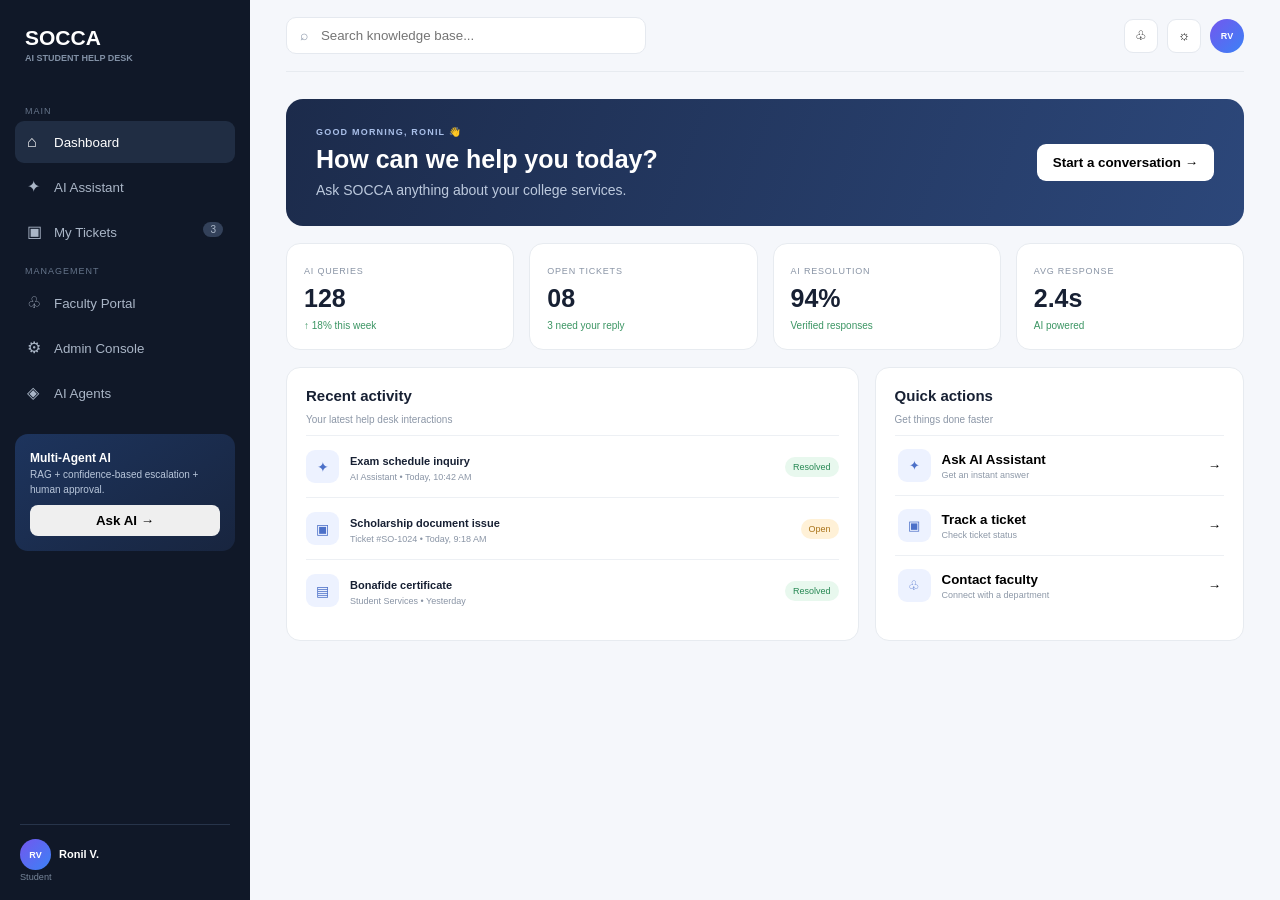
==== SOCCA-Preview.html @ 94c97b63 "Add files via upload" ====
<!doctype html><html><head><meta charset='utf-8'><meta name='viewport' content='width=device-width,initial-scale=1'><title>SOCCA — AI Student Help Desk</title><style>
*{box-sizing:border-box}body{margin:0;background:#f5f7fb;color:#172033;font:14px Inter,Arial,sans-serif}.app{display:flex;min-height:100vh}.side{width:250px;background:#101828;color:#fff;padding:22px 15px;position:fixed;inset:0 auto 0 0}.logo{font-size:21px;font-weight:800;padding:4px 10px 30px}.logo small{display:block;color:#8190a5;font-size:9px;margin-top:3px}.section{font-size:9px;color:#66758b;letter-spacing:1px;margin:13px 10px 5px}.nav{display:block;width:100%;border:0;background:transparent;color:#aab6c7;text-align:left;padding:12px;border-radius:9px;margin:2px 0;cursor:pointer}.nav.active,.nav:hover{background:#202d43;color:#fff}.nav span{display:inline-block;width:27px;font-size:16px}.nav i{float:right;background:#33415a;padding:2px 7px;border-radius:20px;font-style:normal;font-size:10px}.promo{margin-top:20px;background:linear-gradient(145deg,#1d345d,#18253f);padding:15px;border-radius:13px;color:#b9c7db;font-size:10px;line-height:1.5}.promo b{color:#fff;font-size:12px}.promo button{width:100%;margin-top:8px;padding:8px;border:0;border-radius:8px;font-weight:700}.user{position:absolute;bottom:18px;left:20px;right:20px;border-top:1px solid #27344a;padding-top:14px;font-size:11px}.avatar{display:inline-grid;place-items:center;width:31px;height:31px;border-radius:50%;background:linear-gradient(135deg,#7357ee,#3b82f6);margin-right:8px;font-size:9px;font-weight:bold}.user small{color:#77869a}.main{margin-left:250px;width:calc(100% - 250px);padding:0 36px 40px}header{height:72px;border-bottom:1px solid #e7ebf0;display:flex;align-items:center;justify-content:space-between;margin-bottom:27px}.search{background:white;border:1px solid #e5e9ef;border-radius:10px;padding:9px 13px;width:360px;color:#8995a7}.search input{border:0;outline:0;margin-left:7px;width:88%}.icons{display:flex;gap:9px;align-items:center}.icon{width:34px;height:34px;border:1px solid #e5e9ef;background:white;border-radius:9px}.mini{display:grid;place-items:center;width:34px;height:34px;border-radius:50%;background:linear-gradient(135deg,#7357ee,#3b82f6);color:white;font-size:9px;font-weight:bold}.page{display:none}.page.active{display:block}.hero{background:linear-gradient(110deg,#1c2b4b,#2c477a);color:#fff;border-radius:17px;padding:28px 30px;display:flex;align-items:center;justify-content:space-between}.eyebrow{font-size:9px;letter-spacing:1.2px;color:#8a96a8;font-weight:800}.hero .eyebrow{color:#a9bfe8}.hero h1{font-size:25px;margin:8px 0}.hero p{color:#bcc9dd;margin:0}.hero button,.primary{border:0;border-radius:9px;padding:11px 16px;background:#fff;font-weight:700;cursor:pointer}.stats{display:grid;grid-template-columns:repeat(4,1fr);gap:15px;margin:17px 0}.card,.stat{background:#fff;border:1px solid #e7ebf0;border-radius:14px}.stat{padding:17px}.stat small{font-size:9px;color:#8994a5;letter-spacing:.8px}.stat strong{display:block;font-size:25px;margin:7px 0 3px}.stat label{font-size:10px;color:#3b9563}.grid{display:grid;grid-template-columns:1.55fr 1fr;gap:16px}.card{padding:19px}.card h2{font-size:15px;margin:0}.muted{font-size:10px;color:#8c97a7}.row{display:flex;align-items:center;gap:11px;border-top:1px solid #edf0f4;padding:14px 0}.row:first-of-type{margin-top:8px}.row .grow{flex:1}.row b{font-size:11px}.row small{display:block;color:#8994a5;font-size:9px;margin-top:4px}.pill{font-size:9px;padding:5px 8px;border-radius:20px;background:#e8f8ee;color:#278854}.open{background:#fff1d7;color:#a97318}.quick button{display:flex;align-items:center;gap:11px;width:100%;padding:13px 3px;border:0;border-top:1px solid #edf0f4;background:white;text-align:left;cursor:pointer}.qicon{width:33px;height:33px;border-radius:9px;background:#edf2ff;display:grid;place-items:center;color:#4c70c8}.quick button div{flex:1}.quick small{display:block;color:#8d98a7;font-size:9px;margin-top:3px}.chat{display:grid;grid-template-columns:1fr 290px;gap:16px}.chatHead{display:flex;gap:11px;align-items:center;border-bottom:1px solid #edf0f4;padding-bottom:14px}.bot{width:40px;height:40px;border-radius:11px;background:linear-gradient(135deg,#7257ee,#4386f4);color:white;display:grid;place-items:center;font-size:18px}.chatHead h2{margin:0;font-size:15px}.chatHead small{color:#7d8999}.messages{height:390px;overflow:auto;padding:14px 2px}.bubble{max-width:76%;padding:12px 14px;border-radius:12px;margin:8px 0;line-height:1.5;font-size:11px}.botMsg{background:#f0f3f8}.userMsg{background:#24395f;color:#fff;margin-left:auto}.chips{display:flex;gap:7px;flex-wrap:wrap}.chips button{border:1px solid #dfe5ed;background:white;border-radius:8px;padding:7px 9px;font-size:9px}.compose{display:flex;gap:8px;margin-top:11px}.compose input{flex:1;border:1px solid #dfe5ed;border-radius:9px;padding:12px;outline:0}.compose button{border:0;background:#24395f;color:white;border-radius:9px;padding:0 16px;font-weight:700}.step{display:flex;gap:10px;padding:14px 0;border-bottom:1px solid #edf0f4}.step b,.step small{display:block}.step b{font-size:10px}.step small{font-size:9px;color:#8994a5;margin-top:3px}.circle{width:24px;height:24px;border-radius:50%;background:#eef1f5;display:grid;place-items:center;font-size:9px}.done{background:#e5f7eb;color:#28965a}.pageTitle{margin-bottom:20px}.pageTitle h1{font-size:25px;margin:5px 0}.pageTitle p{margin:0;color:#8994a5}.table{width:100%;border-collapse:collapse}.table th,.table td{text-align:left;padding:14px 8px;border-bottom:1px solid #edf0f4;font-size:10px}.table th{font-size:8px;color:#8994a5;letter-spacing:.7px}.table td small{display:block;color:#8b96a5;margin-top:3px}.agentGrid{display:grid;grid-template-columns:repeat(4,1fr);gap:15px}.agent{padding:18px;background:white;border:1px solid #e7ebf0;border-radius:14px}.agent .num{font-size:9px;color:#5977c7;background:#eef2ff;padding:5px 7px;border-radius:6px}.agent h3{font-size:13px;margin:15px 0 7px}.agent p{font-size:10px;color:#7e8999;line-height:1.5;min-height:30px}.agent b{font-size:9px;color:#2c965c}@media(max-width:950px){.stats,.agentGrid{grid-template-columns:1fr 1fr}.grid,.chat{grid-template-columns:1fr}}@media(max-width:650px){.side{display:none}.main{margin-left:0;width:100%;padding:0 16px}.stats,.agentGrid{grid-template-columns:1fr}.hero{display:block}.hero button{margin-top:18px}.search{width:220px}}
</style></head><body><div class='app'><aside class='side'><div class='logo'>SOCCA<small>AI STUDENT HELP DESK</small></div><div class='section'>MAIN</div><button class='nav active' onclick='page("dashboard",this)'><span>⌂</span>Dashboard</button><button class='nav' onclick='page("chat",this)'><span>✦</span>AI Assistant</button><button class='nav' onclick='page("tickets",this)'><span>▣</span>My Tickets <i>3</i></button><div class='section'>MANAGEMENT</div><button class='nav' onclick='page("faculty",this)'><span>♧</span>Faculty Portal</button><button class='nav' onclick='page("admin",this)'><span>⚙</span>Admin Console</button><button class='nav' onclick='page("agents",this)'><span>◈</span>AI Agents</button><div class='promo'><b>Multi-Agent AI</b><br>RAG + confidence-based escalation + human approval.<button onclick='page("chat",document.querySelectorAll(".nav")[1])'>Ask AI →</button></div><div class='user'><span class='avatar'>RV</span><b>Ronil V.</b><br><small>Student</small></div></aside><main class='main'><header><div class='search'>⌕ <input placeholder='Search knowledge base...'></div><div class='icons'><button class='icon'>♧</button><button class='icon'>☼</button><span class='mini'>RV</span></div></header>
<section id='dashboard' class='page active'><div class='hero'><div><div class='eyebrow'>GOOD MORNING, RONIL 👋</div><h1>How can we help you today?</h1><p>Ask SOCCA anything about your college services.</p></div><button onclick='page("chat",document.querySelectorAll(".nav")[1])'>Start a conversation →</button></div><div class='stats'><div class='stat'><small>AI QUERIES</small><strong>128</strong><label>↑ 18% this week</label></div><div class='stat'><small>OPEN TICKETS</small><strong>08</strong><label>3 need your reply</label></div><div class='stat'><small>AI RESOLUTION</small><strong>94%</strong><label>Verified responses</label></div><div class='stat'><small>AVG RESPONSE</small><strong>2.4s</strong><label>AI powered</label></div></div><div class='grid'><div class='card'><h2>Recent activity</h2><p class='muted'>Your latest help desk interactions</p><div class='row'><span class='qicon'>✦</span><div class='grow'><b>Exam schedule inquiry</b><small>AI Assistant • Today, 10:42 AM</small></div><span class='pill'>Resolved</span></div><div class='row'><span class='qicon'>▣</span><div class='grow'><b>Scholarship document issue</b><small>Ticket #SO-1024 • Today, 9:18 AM</small></div><span class='pill open'>Open</span></div><div class='row'><span class='qicon'>▤</span><div class='grow'><b>Bonafide certificate</b><small>Student Services • Yesterday</small></div><span class='pill'>Resolved</span></div></div><div class='card quick'><h2>Quick actions</h2><p class='muted'>Get things done faster</p><button onclick='page("chat",document.querySelectorAll(".nav")[1])'><span class='qicon'>✦</span><div><b>Ask AI Assistant</b><small>Get an instant answer</small></div>→</button><button onclick='page("tickets",document.querySelectorAll(".nav")[2])'><span class='qicon'>▣</span><div><b>Track a ticket</b><small>Check ticket status</small></div>→</button><button onclick='page("faculty",document.querySelectorAll(".nav")[3])'><span class='qicon'>♧</span><div><b>Contact faculty</b><small>Connect with a department</small></div>→</button></div></div></section>
<section id='chat' class='page'><div class='chat'><div class='card'><div class='chatHead'><div class='bot'>✦</div><div><h2>SOCCA Assistant</h2><small>🟢 Online • RAG knowledge base connected</small></div></div><div id='messages' class='messages'><div class='bubble botMsg'><b>SOCCA</b><br>Hi Ronil! 👋 Ask me about exams, fees, admissions, certificates, placements, library or other college services.</div></div><div class='chips'><button onclick="ask('When will Semester 7 examinations begin?')">📅 Exam dates</button><button onclick="ask('How can I apply for a bonafide certificate?')">📄 Certificate</button><button onclick="ask('What is the fee payment procedure?')">💳 Fees</button></div><div class='compose'><input id='q' placeholder='Ask your question...' onkeydown="if(event.key==='Enter')send()"><button onclick='send()'>Send ✦</button></div></div><div class='card'><h2>AI Processing</h2><p class='muted'>Live request pipeline</p><div class='step'><span class='circle done'>✓</span><div><b>Intent Recognition</b><small>Identify user intent</small></div></div><div class='step'><span class='circle done'>✓</span><div><b>Knowledge Retrieval</b><small>Search verified sources</small></div></div><div class='step'><span class='circle'>3</span><div><b>Decision Agent</b><small>Check confidence</small></div></div><div class='step'><span class='circle'>4</span><div><b>Ticket Escalation</b><small>Only when needed</small></div></div></div></div></section>
<section id='tickets' class='page'><div class='pageTitle'><div class='eyebrow'>SUPPORT</div><h1>My Tickets</h1><p>Track questions that need human assistance.</p></div><div class='card'><table class='table'><tr><th>TICKET</th><th>SUBJECT</th><th>DEPARTMENT</th><th>UPDATED</th><th>STATUS</th></tr><tr><td>#SO-1024</td><td><b>Scholarship document issue</b><small>Document verification</small></td><td>Student Services</td><td>Today</td><td><span class='pill open'>Open</span></td></tr><tr><td>#SO-1021</td><td><b>Exam form correction</b><small>Semester 7</small></td><td>Examination</td><td>Yesterday</td><td><span class='pill'>Faculty review</span></td></tr><tr><td>#SO-1017</td><td><b>Library renewal</b><small>Membership</small></td><td>Library</td><td>Sep 27</td><td><span class='pill'>Resolved</span></td></tr></table></div></section>
<section id='faculty' class='page'><div class='pageTitle'><div class='eyebrow'>FACULTY</div><h1>Faculty Portal</h1><p>Review escalated student queries.</p></div><div class='stats'><div class='stat'><small>PENDING</small><strong>08</strong></div><div class='stat'><small>RESOLVED TODAY</small><strong>17</strong></div><div class='stat'><small>AVG RESPONSE</small><strong>3.8h</strong></div></div><div class='card'><table class='table'><tr><th>TICKET</th><th>STUDENT QUERY</th><th>ROUTE</th><th>ACTION</th></tr><tr><td>#SO-1024</td><td>Scholarship document issue</td><td>Student Services</td><td><button class='primary'>Respond</button></td></tr><tr><td>#SO-1021</td><td>Exam form correction</td><td>Examination Cell</td><td><button class='primary'>Respond</button></td></tr></table></div></section>
<section id='admin' class='page'><div class='pageTitle'><div class='eyebrow'>ADMINISTRATION</div><h1>Admin Console</h1><p>Monitor AI, knowledge and system operations.</p></div><div class='stats'><div class='stat'><small>KNOWLEDGE ARTICLES</small><strong>342</strong><label>Verified</label></div><div class='stat'><small>AI CONFIDENCE</small><strong>94%</strong><label>Average</label></div><div class='stat'><small>SYSTEM HEALTH</small><strong>99.9%</strong><label>Operational</label></div></div></section>
<section id='agents' class='page'><div class='pageTitle'><div class='eyebrow'>MULTI-AGENT AI</div><h1>AI Agent Network</h1><p>Specialized agents collaborate to resolve student requests.</p></div><div class='agentGrid'>
<div class='agent'><span class='num'>01</span><h3>Intent Agent</h3><p>Understands what the student is asking.</p><b>● Active</b></div><div class='agent'><span class='num'>02</span><h3>Entity Agent</h3><p>Extracts semester, dates and departments.</p><b>● Active</b></div><div class='agent'><span class='num'>03</span><h3>Retrieval Agent</h3><p>Searches the verified knowledge base.</p><b>● Active</b></div><div class='agent'><span class='num'>04</span><h3>Decision Agent</h3><p>Checks confidence and chooses escalation.</p><b>● Active</b></div><div class='agent'><span class='num'>05</span><h3>Ticket Agent</h3><p>Creates and tracks unresolved queries.</p><b>● Active</b></div><div class='agent'><span class='num'>06</span><h3>Routing Agent</h3><p>Routes tickets to the right department.</p><b>● Active</b></div><div class='agent'><span class='num'>07</span><h3>Notification Agent</h3><p>Sends student and faculty notifications.</p><b>● Active</b></div><div class='agent'><span class='num'>08</span><h3>Learning Agent</h3><p>Uses verified faculty responses for KB updates.</p><b>● Human approval</b></div></div></section></main></div>
<script>function page(id,el){document.querySelectorAll('.page').forEach(x=>x.classList.remove('active'));document.getElementById(id).classList.add('active');document.querySelectorAll('.nav').forEach(x=>x.classList.remove('active'));if(el)el.classList.add('active')}function ask(x){document.getElementById('q').value=x;send()}function send(){let i=document.getElementById('q'),q=i.value.trim();if(!q)return;add(q,'userMsg');i.value='';setTimeout(()=>reply(q),350)}function add(t,c){let m=document.getElementById('messages'),d=document.createElement('div');d.className='bubble '+c;d.innerHTML=c==='userMsg'?t:'<b>SOCCA</b><br>'+t;m.appendChild(d);m.scrollTop=m.scrollHeight}function reply(q){let s=q.toLowerCase(),a,c;if(s.includes('exam')||s.includes('semester')){a='I found a matching verified topic. The Examination Agent would retrieve the official schedule and return the verified examination date.';c='96%'}else if(s.includes('fee')||s.includes('payment')){a='The Fees Agent would retrieve the current fee-payment procedure from the institutional knowledge base.';c='94%'}else if(s.includes('certificate')||s.includes('bonafide')){a='The Student Services Agent would guide you through the certificate request procedure. If no verified procedure exists, a ticket is created.';c='91%'}else{a='I could not confidently answer this from the verified knowledge base. The Ticket Agent would create a ticket and route it to the relevant department.';c='62%'}add(a+'<br><small style="color:#8994a5">Confidence: '+c+' • Intent → Retrieval → Decision</small>','botMsg')}</script></body></html>
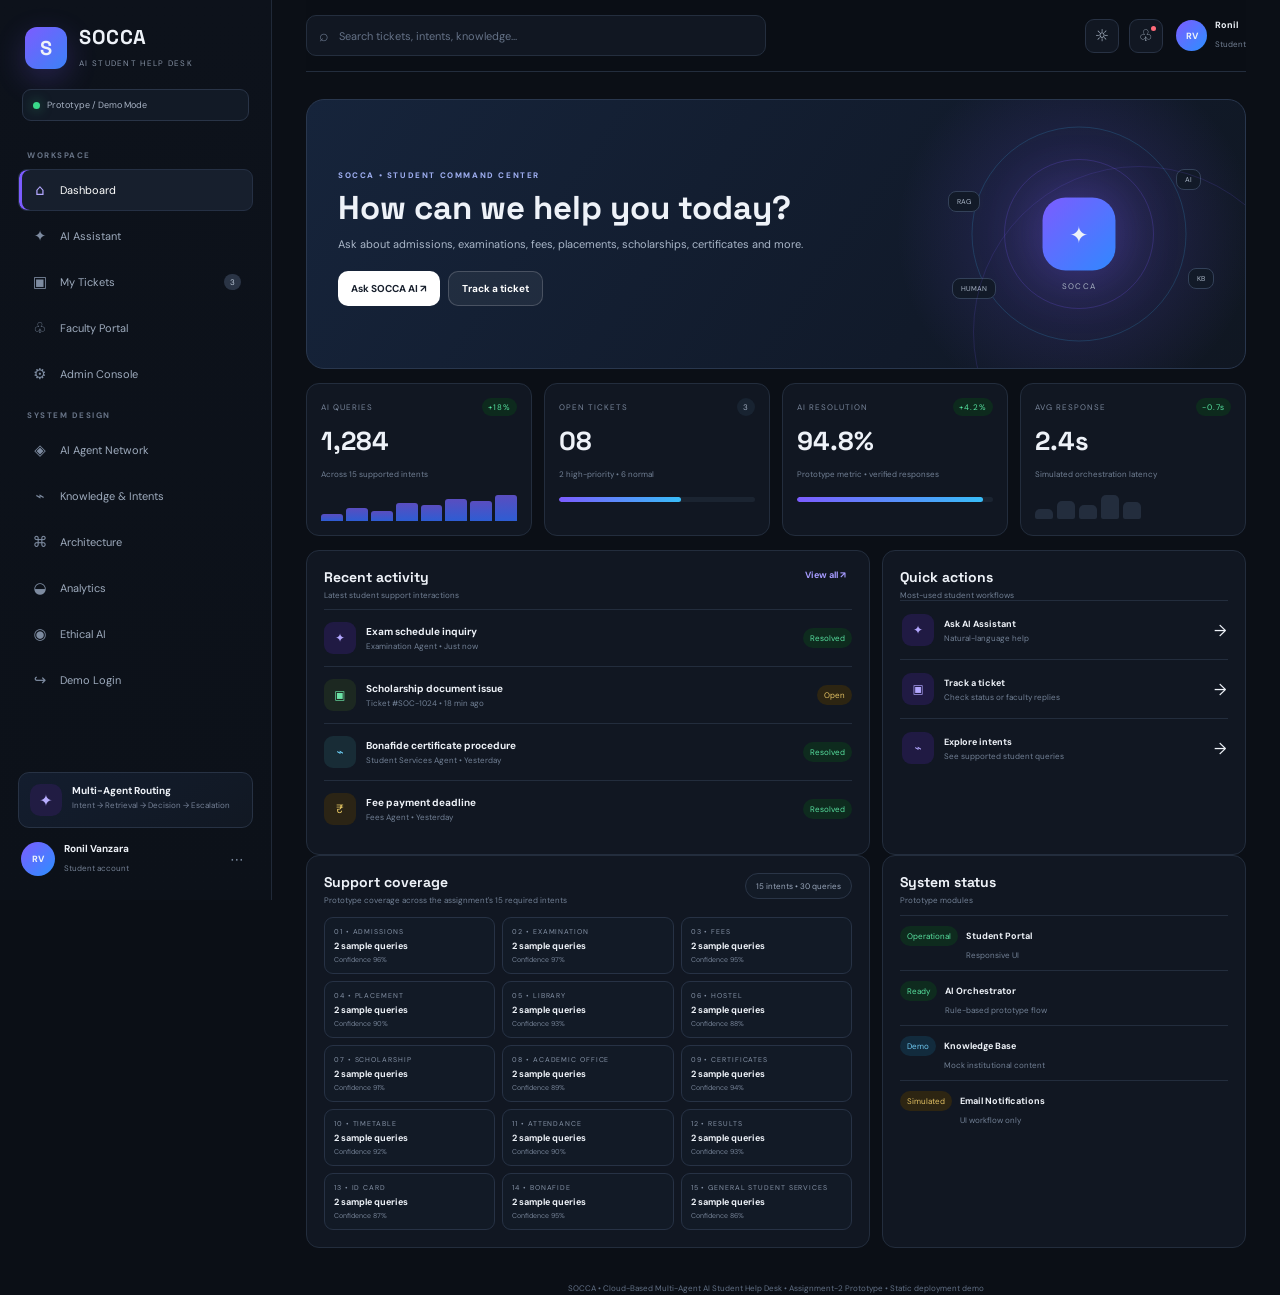
==== commit a730c3b3: "Add files via upload" ====
--- a/SOCCA-Preview.html
+++ b/SOCCA-Preview.html
@@ -1,11 +1 @@
-<!doctype html><html><head><meta charset='utf-8'><meta name='viewport' content='width=device-width,initial-scale=1'><title>SOCCA — AI Student Help Desk</title><style>
-*{box-sizing:border-box}body{margin:0;background:#f5f7fb;color:#172033;font:14px Inter,Arial,sans-serif}.app{display:flex;min-height:100vh}.side{width:250px;background:#101828;color:#fff;padding:22px 15px;position:fixed;inset:0 auto 0 0}.logo{font-size:21px;font-weight:800;padding:4px 10px 30px}.logo small{display:block;color:#8190a5;font-size:9px;margin-top:3px}.section{font-size:9px;color:#66758b;letter-spacing:1px;margin:13px 10px 5px}.nav{display:block;width:100%;border:0;background:transparent;color:#aab6c7;text-align:left;padding:12px;border-radius:9px;margin:2px 0;cursor:pointer}.nav.active,.nav:hover{background:#202d43;color:#fff}.nav span{display:inline-block;width:27px;font-size:16px}.nav i{float:right;background:#33415a;padding:2px 7px;border-radius:20px;font-style:normal;font-size:10px}.promo{margin-top:20px;background:linear-gradient(145deg,#1d345d,#18253f);padding:15px;border-radius:13px;color:#b9c7db;font-size:10px;line-height:1.5}.promo b{color:#fff;font-size:12px}.promo button{width:100%;margin-top:8px;padding:8px;border:0;border-radius:8px;font-weight:700}.user{position:absolute;bottom:18px;left:20px;right:20px;border-top:1px solid #27344a;padding-top:14px;font-size:11px}.avatar{display:inline-grid;place-items:center;width:31px;height:31px;border-radius:50%;background:linear-gradient(135deg,#7357ee,#3b82f6);margin-right:8px;font-size:9px;font-weight:bold}.user small{color:#77869a}.main{margin-left:250px;width:calc(100% - 250px);padding:0 36px 40px}header{height:72px;border-bottom:1px solid #e7ebf0;display:flex;align-items:center;justify-content:space-between;margin-bottom:27px}.search{background:white;border:1px solid #e5e9ef;border-radius:10px;padding:9px 13px;width:360px;color:#8995a7}.search input{border:0;outline:0;margin-left:7px;width:88%}.icons{display:flex;gap:9px;align-items:center}.icon{width:34px;height:34px;border:1px solid #e5e9ef;background:white;border-radius:9px}.mini{display:grid;place-items:center;width:34px;height:34px;border-radius:50%;background:linear-gradient(135deg,#7357ee,#3b82f6);color:white;font-size:9px;font-weight:bold}.page{display:none}.page.active{display:block}.hero{background:linear-gradient(110deg,#1c2b4b,#2c477a);color:#fff;border-radius:17px;padding:28px 30px;display:flex;align-items:center;justify-content:space-between}.eyebrow{font-size:9px;letter-spacing:1.2px;color:#8a96a8;font-weight:800}.hero .eyebrow{color:#a9bfe8}.hero h1{font-size:25px;margin:8px 0}.hero p{color:#bcc9dd;margin:0}.hero button,.primary{border:0;border-radius:9px;padding:11px 16px;background:#fff;font-weight:700;cursor:pointer}.stats{display:grid;grid-template-columns:repeat(4,1fr);gap:15px;margin:17px 0}.card,.stat{background:#fff;border:1px solid #e7ebf0;border-radius:14px}.stat{padding:17px}.stat small{font-size:9px;color:#8994a5;letter-spacing:.8px}.stat strong{display:block;font-size:25px;margin:7px 0 3px}.stat label{font-size:10px;color:#3b9563}.grid{display:grid;grid-template-columns:1.55fr 1fr;gap:16px}.card{padding:19px}.card h2{font-size:15px;margin:0}.muted{font-size:10px;color:#8c97a7}.row{display:flex;align-items:center;gap:11px;border-top:1px solid #edf0f4;padding:14px 0}.row:first-of-type{margin-top:8px}.row .grow{flex:1}.row b{font-size:11px}.row small{display:block;color:#8994a5;font-size:9px;margin-top:4px}.pill{font-size:9px;padding:5px 8px;border-radius:20px;background:#e8f8ee;color:#278854}.open{background:#fff1d7;color:#a97318}.quick button{display:flex;align-items:center;gap:11px;width:100%;padding:13px 3px;border:0;border-top:1px solid #edf0f4;background:white;text-align:left;cursor:pointer}.qicon{width:33px;height:33px;border-radius:9px;background:#edf2ff;display:grid;place-items:center;color:#4c70c8}.quick button div{flex:1}.quick small{display:block;color:#8d98a7;font-size:9px;margin-top:3px}.chat{display:grid;grid-template-columns:1fr 290px;gap:16px}.chatHead{display:flex;gap:11px;align-items:center;border-bottom:1px solid #edf0f4;padding-bottom:14px}.bot{width:40px;height:40px;border-radius:11px;background:linear-gradient(135deg,#7257ee,#4386f4);color:white;display:grid;place-items:center;font-size:18px}.chatHead h2{margin:0;font-size:15px}.chatHead small{color:#7d8999}.messages{height:390px;overflow:auto;padding:14px 2px}.bubble{max-width:76%;padding:12px 14px;border-radius:12px;margin:8px 0;line-height:1.5;font-size:11px}.botMsg{background:#f0f3f8}.userMsg{background:#24395f;color:#fff;margin-left:auto}.chips{display:flex;gap:7px;flex-wrap:wrap}.chips button{border:1px solid #dfe5ed;background:white;border-radius:8px;padding:7px 9px;font-size:9px}.compose{display:flex;gap:8px;margin-top:11px}.compose input{flex:1;border:1px solid #dfe5ed;border-radius:9px;padding:12px;outline:0}.compose button{border:0;background:#24395f;color:white;border-radius:9px;padding:0 16px;font-weight:700}.step{display:flex;gap:10px;padding:14px 0;border-bottom:1px solid #edf0f4}.step b,.step small{display:block}.step b{font-size:10px}.step small{font-size:9px;color:#8994a5;margin-top:3px}.circle{width:24px;height:24px;border-radius:50%;background:#eef1f5;display:grid;place-items:center;font-size:9px}.done{background:#e5f7eb;color:#28965a}.pageTitle{margin-bottom:20px}.pageTitle h1{font-size:25px;margin:5px 0}.pageTitle p{margin:0;color:#8994a5}.table{width:100%;border-collapse:collapse}.table th,.table td{text-align:left;padding:14px 8px;border-bottom:1px solid #edf0f4;font-size:10px}.table th{font-size:8px;color:#8994a5;letter-spacing:.7px}.table td small{display:block;color:#8b96a5;margin-top:3px}.agentGrid{display:grid;grid-template-columns:repeat(4,1fr);gap:15px}.agent{padding:18px;background:white;border:1px solid #e7ebf0;border-radius:14px}.agent .num{font-size:9px;color:#5977c7;background:#eef2ff;padding:5px 7px;border-radius:6px}.agent h3{font-size:13px;margin:15px 0 7px}.agent p{font-size:10px;color:#7e8999;line-height:1.5;min-height:30px}.agent b{font-size:9px;color:#2c965c}@media(max-width:950px){.stats,.agentGrid{grid-template-columns:1fr 1fr}.grid,.chat{grid-template-columns:1fr}}@media(max-width:650px){.side{display:none}.main{margin-left:0;width:100%;padding:0 16px}.stats,.agentGrid{grid-template-columns:1fr}.hero{display:block}.hero button{margin-top:18px}.search{width:220px}}
-</style></head><body><div class='app'><aside class='side'><div class='logo'>SOCCA<small>AI STUDENT HELP DESK</small></div><div class='section'>MAIN</div><button class='nav active' onclick='page("dashboard",this)'><span>⌂</span>Dashboard</button><button class='nav' onclick='page("chat",this)'><span>✦</span>AI Assistant</button><button class='nav' onclick='page("tickets",this)'><span>▣</span>My Tickets <i>3</i></button><div class='section'>MANAGEMENT</div><button class='nav' onclick='page("faculty",this)'><span>♧</span>Faculty Portal</button><button class='nav' onclick='page("admin",this)'><span>⚙</span>Admin Console</button><button class='nav' onclick='page("agents",this)'><span>◈</span>AI Agents</button><div class='promo'><b>Multi-Agent AI</b><br>RAG + confidence-based escalation + human approval.<button onclick='page("chat",document.querySelectorAll(".nav")[1])'>Ask AI →</button></div><div class='user'><span class='avatar'>RV</span><b>Ronil V.</b><br><small>Student</small></div></aside><main class='main'><header><div class='search'>⌕ <input placeholder='Search knowledge base...'></div><div class='icons'><button class='icon'>♧</button><button class='icon'>☼</button><span class='mini'>RV</span></div></header>
-<section id='dashboard' class='page active'><div class='hero'><div><div class='eyebrow'>GOOD MORNING, RONIL 👋</div><h1>How can we help you today?</h1><p>Ask SOCCA anything about your college services.</p></div><button onclick='page("chat",document.querySelectorAll(".nav")[1])'>Start a conversation →</button></div><div class='stats'><div class='stat'><small>AI QUERIES</small><strong>128</strong><label>↑ 18% this week</label></div><div class='stat'><small>OPEN TICKETS</small><strong>08</strong><label>3 need your reply</label></div><div class='stat'><small>AI RESOLUTION</small><strong>94%</strong><label>Verified responses</label></div><div class='stat'><small>AVG RESPONSE</small><strong>2.4s</strong><label>AI powered</label></div></div><div class='grid'><div class='card'><h2>Recent activity</h2><p class='muted'>Your latest help desk interactions</p><div class='row'><span class='qicon'>✦</span><div class='grow'><b>Exam schedule inquiry</b><small>AI Assistant • Today, 10:42 AM</small></div><span class='pill'>Resolved</span></div><div class='row'><span class='qicon'>▣</span><div class='grow'><b>Scholarship document issue</b><small>Ticket #SO-1024 • Today, 9:18 AM</small></div><span class='pill open'>Open</span></div><div class='row'><span class='qicon'>▤</span><div class='grow'><b>Bonafide certificate</b><small>Student Services • Yesterday</small></div><span class='pill'>Resolved</span></div></div><div class='card quick'><h2>Quick actions</h2><p class='muted'>Get things done faster</p><button onclick='page("chat",document.querySelectorAll(".nav")[1])'><span class='qicon'>✦</span><div><b>Ask AI Assistant</b><small>Get an instant answer</small></div>→</button><button onclick='page("tickets",document.querySelectorAll(".nav")[2])'><span class='qicon'>▣</span><div><b>Track a ticket</b><small>Check ticket status</small></div>→</button><button onclick='page("faculty",document.querySelectorAll(".nav")[3])'><span class='qicon'>♧</span><div><b>Contact faculty</b><small>Connect with a department</small></div>→</button></div></div></section>
-<section id='chat' class='page'><div class='chat'><div class='card'><div class='chatHead'><div class='bot'>✦</div><div><h2>SOCCA Assistant</h2><small>🟢 Online • RAG knowledge base connected</small></div></div><div id='messages' class='messages'><div class='bubble botMsg'><b>SOCCA</b><br>Hi Ronil! 👋 Ask me about exams, fees, admissions, certificates, placements, library or other college services.</div></div><div class='chips'><button onclick="ask('When will Semester 7 examinations begin?')">📅 Exam dates</button><button onclick="ask('How can I apply for a bonafide certificate?')">📄 Certificate</button><button onclick="ask('What is the fee payment procedure?')">💳 Fees</button></div><div class='compose'><input id='q' placeholder='Ask your question...' onkeydown="if(event.key==='Enter')send()"><button onclick='send()'>Send ✦</button></div></div><div class='card'><h2>AI Processing</h2><p class='muted'>Live request pipeline</p><div class='step'><span class='circle done'>✓</span><div><b>Intent Recognition</b><small>Identify user intent</small></div></div><div class='step'><span class='circle done'>✓</span><div><b>Knowledge Retrieval</b><small>Search verified sources</small></div></div><div class='step'><span class='circle'>3</span><div><b>Decision Agent</b><small>Check confidence</small></div></div><div class='step'><span class='circle'>4</span><div><b>Ticket Escalation</b><small>Only when needed</small></div></div></div></div></section>
-<section id='tickets' class='page'><div class='pageTitle'><div class='eyebrow'>SUPPORT</div><h1>My Tickets</h1><p>Track questions that need human assistance.</p></div><div class='card'><table class='table'><tr><th>TICKET</th><th>SUBJECT</th><th>DEPARTMENT</th><th>UPDATED</th><th>STATUS</th></tr><tr><td>#SO-1024</td><td><b>Scholarship document issue</b><small>Document verification</small></td><td>Student Services</td><td>Today</td><td><span class='pill open'>Open</span></td></tr><tr><td>#SO-1021</td><td><b>Exam form correction</b><small>Semester 7</small></td><td>Examination</td><td>Yesterday</td><td><span class='pill'>Faculty review</span></td></tr><tr><td>#SO-1017</td><td><b>Library renewal</b><small>Membership</small></td><td>Library</td><td>Sep 27</td><td><span class='pill'>Resolved</span></td></tr></table></div></section>
-<section id='faculty' class='page'><div class='pageTitle'><div class='eyebrow'>FACULTY</div><h1>Faculty Portal</h1><p>Review escalated student queries.</p></div><div class='stats'><div class='stat'><small>PENDING</small><strong>08</strong></div><div class='stat'><small>RESOLVED TODAY</small><strong>17</strong></div><div class='stat'><small>AVG RESPONSE</small><strong>3.8h</strong></div></div><div class='card'><table class='table'><tr><th>TICKET</th><th>STUDENT QUERY</th><th>ROUTE</th><th>ACTION</th></tr><tr><td>#SO-1024</td><td>Scholarship document issue</td><td>Student Services</td><td><button class='primary'>Respond</button></td></tr><tr><td>#SO-1021</td><td>Exam form correction</td><td>Examination Cell</td><td><button class='primary'>Respond</button></td></tr></table></div></section>
-<section id='admin' class='page'><div class='pageTitle'><div class='eyebrow'>ADMINISTRATION</div><h1>Admin Console</h1><p>Monitor AI, knowledge and system operations.</p></div><div class='stats'><div class='stat'><small>KNOWLEDGE ARTICLES</small><strong>342</strong><label>Verified</label></div><div class='stat'><small>AI CONFIDENCE</small><strong>94%</strong><label>Average</label></div><div class='stat'><small>SYSTEM HEALTH</small><strong>99.9%</strong><label>Operational</label></div></div></section>
-<section id='agents' class='page'><div class='pageTitle'><div class='eyebrow'>MULTI-AGENT AI</div><h1>AI Agent Network</h1><p>Specialized agents collaborate to resolve student requests.</p></div><div class='agentGrid'>
-<div class='agent'><span class='num'>01</span><h3>Intent Agent</h3><p>Understands what the student is asking.</p><b>● Active</b></div><div class='agent'><span class='num'>02</span><h3>Entity Agent</h3><p>Extracts semester, dates and departments.</p><b>● Active</b></div><div class='agent'><span class='num'>03</span><h3>Retrieval Agent</h3><p>Searches the verified knowledge base.</p><b>● Active</b></div><div class='agent'><span class='num'>04</span><h3>Decision Agent</h3><p>Checks confidence and chooses escalation.</p><b>● Active</b></div><div class='agent'><span class='num'>05</span><h3>Ticket Agent</h3><p>Creates and tracks unresolved queries.</p><b>● Active</b></div><div class='agent'><span class='num'>06</span><h3>Routing Agent</h3><p>Routes tickets to the right department.</p><b>● Active</b></div><div class='agent'><span class='num'>07</span><h3>Notification Agent</h3><p>Sends student and faculty notifications.</p><b>● Active</b></div><div class='agent'><span class='num'>08</span><h3>Learning Agent</h3><p>Uses verified faculty responses for KB updates.</p><b>● Human approval</b></div></div></section></main></div>
-<script>function page(id,el){document.querySelectorAll('.page').forEach(x=>x.classList.remove('active'));document.getElementById(id).classList.add('active');document.querySelectorAll('.nav').forEach(x=>x.classList.remove('active'));if(el)el.classList.add('active')}function ask(x){document.getElementById('q').value=x;send()}function send(){let i=document.getElementById('q'),q=i.value.trim();if(!q)return;add(q,'userMsg');i.value='';setTimeout(()=>reply(q),350)}function add(t,c){let m=document.getElementById('messages'),d=document.createElement('div');d.className='bubble '+c;d.innerHTML=c==='userMsg'?t:'<b>SOCCA</b><br>'+t;m.appendChild(d);m.scrollTop=m.scrollHeight}function reply(q){let s=q.toLowerCase(),a,c;if(s.includes('exam')||s.includes('semester')){a='I found a matching verified topic. The Examination Agent would retrieve the official schedule and return the verified examination date.';c='96%'}else if(s.includes('fee')||s.includes('payment')){a='The Fees Agent would retrieve the current fee-payment procedure from the institutional knowledge base.';c='94%'}else if(s.includes('certificate')||s.includes('bonafide')){a='The Student Services Agent would guide you through the certificate request procedure. If no verified procedure exists, a ticket is created.';c='91%'}else{a='I could not confidently answer this from the verified knowledge base. The Ticket Agent would create a ticket and route it to the relevant department.';c='62%'}add(a+'<br><small style="color:#8994a5">Confidence: '+c+' • Intent → Retrieval → Decision</small>','botMsg')}</script></body></html>
+<!doctype html><html><head><meta charset="utf-8"><meta name="viewport" content="width=device-width,initial-scale=1"><meta http-equiv="refresh" content="0; url=index.html"><title>SOCCA Preview</title></head><body><p>Opening SOCCA V2…</p></body></html>
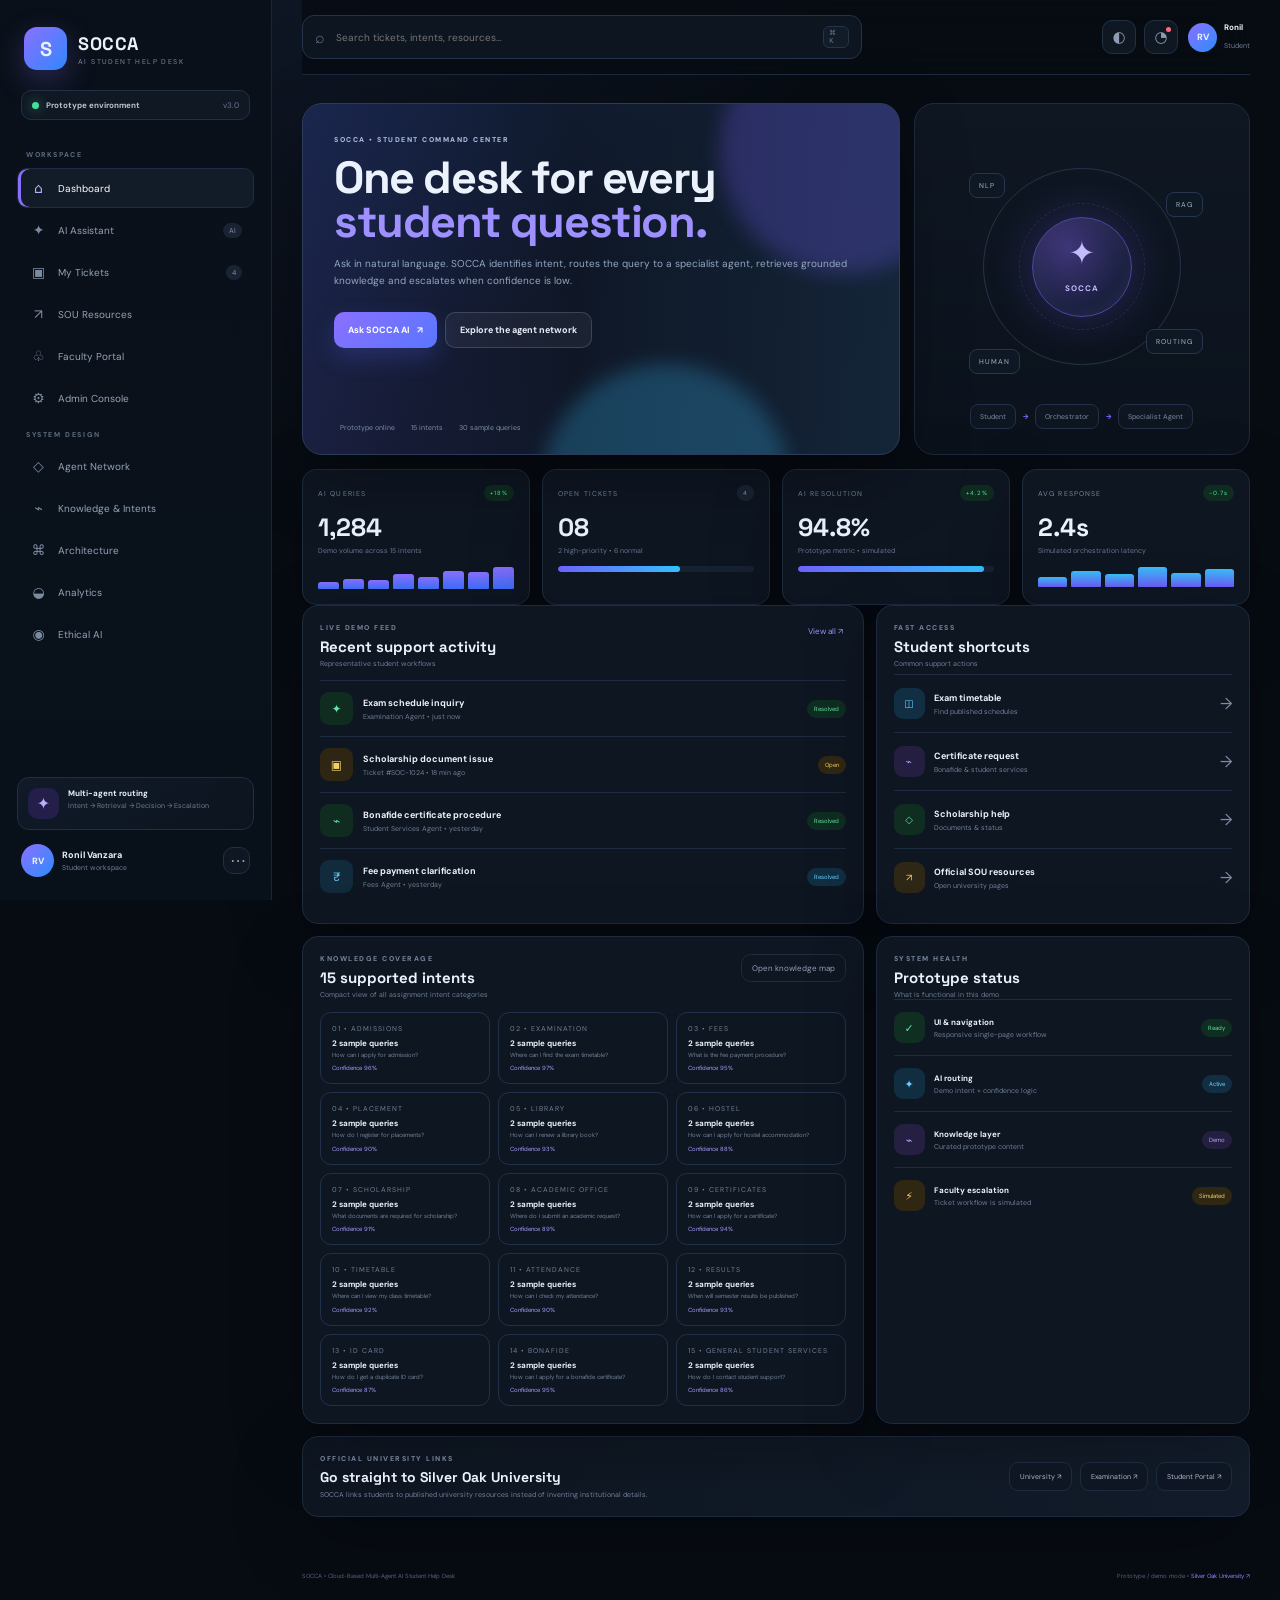
==== commit 943c198e: "Add files via upload" ====
--- a/SOCCA-Preview.html
+++ b/SOCCA-Preview.html
@@ -1 +1,187 @@
-<!doctype html><html><head><meta charset="utf-8"><meta name="viewport" content="width=device-width,initial-scale=1"><meta http-equiv="refresh" content="0; url=index.html"><title>SOCCA Preview</title></head><body><p>Opening SOCCA V2…</p></body></html>+<!doctype html>
+<html lang="en">
+<head>
+<meta charset="utf-8">
+<meta name="viewport" content="width=device-width,initial-scale=1,viewport-fit=cover">
+<meta name="theme-color" content="#08111f">
+<meta name="description" content="SOCCA — Cloud-Based Multi-Agent AI Student Help Desk prototype for Silver Oak College of Computer Application.">
+<title>SOCCA — AI Student Help Desk</title>
+<link rel="preconnect" href="https://fonts.googleapis.com">
+<link rel="preconnect" href="https://fonts.gstatic.com" crossorigin>
+<link href="https://fonts.googleapis.com/css2?family=DM+Sans:wght@400;500;600;700&family=Space+Grotesk:wght@500;600;700&display=swap" rel="stylesheet">
+<style>
+:root{--bg:#070c13;--panel:#0e1622;--panel2:#121c2a;--line:#1e2b3e;--text:#ecf2fb;--muted:#8190a7;--muted2:#5f6e84;--accent:#8b70ff;--accent2:#38bdf8;--green:#45df99;--amber:#f4c95d;--red:#ff6b7d;--shadow:0 22px 70px rgba(0,0,0,.28);--radius:16px;--max:1540px}
+*{box-sizing:border-box}html{scroll-behavior:smooth}body{margin:0;background:radial-gradient(circle at 15% -10%,rgba(70,95,160,.16),transparent 32%),var(--bg);color:var(--text);font-family:'DM Sans',system-ui,-apple-system,sans-serif}body.light{--bg:#eef3f9;--panel:#fff;--panel2:#f6f8fc;--line:#dfe6ef;--text:#152131;--muted:#6f7e91;--muted2:#8c9aae;--shadow:0 18px 46px rgba(48,68,96,.10);background:var(--bg)}
+button,input,textarea,select{font:inherit}button,a{cursor:pointer}a{text-decoration:none;color:inherit}.hidden{display:none!important}.app{min-height:100vh}.sidebar{position:fixed;z-index:30;left:0;top:0;bottom:0;width:272px;padding:23px 17px;background:linear-gradient(180deg,#0a1019,#09111b 65%,#08101a);border-right:1px solid #18253a;display:flex;flex-direction:column}.brand-row{display:flex;align-items:center;gap:11px;padding:4px 7px 20px}.brand-mark{width:43px;height:43px;border-radius:13px;background:linear-gradient(135deg,#8b70ff,#3187ff);display:grid;place-items:center;box-shadow:0 10px 30px rgba(139,112,255,.26)}.brand-mark span{font:700 20px 'Space Grotesk'}.brand-name{font:700 18px 'Space Grotesk';letter-spacing:.5px}.brand-sub{font-size:7px;color:#7c899d;letter-spacing:1.4px;margin-top:2px}.env-pill{display:flex;align-items:center;gap:7px;margin:0 4px 18px;padding:9px 10px;border:1px solid #213047;background:#101824;border-radius:10px;font-size:8px;color:#93a1b5}.env-pill b{font-size:8px;color:#b9c4d4}.env-pill>span:last-child{margin-left:auto;color:#69778d}.pulse,.dot{display:inline-block;border-radius:999px}.pulse{width:7px;height:7px;background:var(--green);box-shadow:0 0 12px rgba(69,223,153,.65)}.side-label{font-size:7px;color:#5d6d84;letter-spacing:1.6px;font-weight:700;margin:12px 9px 7px}.nav-btn{width:100%;border:1px solid transparent;background:transparent;color:#94a3b7;display:flex;align-items:center;gap:10px;text-align:left;padding:10px 11px;border-radius:10px;margin:2px 0;font-size:10px}.nav-btn i{width:19px;text-align:center;font-style:normal;font-size:14px;color:#7c8aa0}.nav-btn em{margin-left:auto;font-style:normal;font-size:7px;padding:3px 6px;border-radius:999px;background:#192333;color:#8391a6}.nav-btn:hover,.nav-btn.active{background:#121b28;color:#fff;border-color:#1f2d42}.nav-btn.active{box-shadow:inset 3px 0 0 var(--accent)}.nav-btn.active i{color:#b8adff}.sidebar-bottom{margin-top:auto}.routing-mini{display:flex;gap:9px;padding:10px;border:1px solid #202f44;background:linear-gradient(145deg,#101a28,#0c141f);border-radius:12px}.routing-orb{width:31px;height:31px;display:grid;place-items:center;border-radius:10px;background:#241f4a;color:#bcaeff}.routing-mini b{display:block;font-size:8px}.routing-mini small{display:block;margin-top:3px;color:#6e7e94;font-size:7px;line-height:1.4}.profile-mini{display:flex;align-items:center;gap:8px;padding:14px 4px 0}.profile-mini b{display:block;font-size:9px}.profile-mini small{display:block;margin-top:2px;color:#708097;font-size:7px}.avatar{width:33px;height:33px;border-radius:50%;display:grid;place-items:center;background:linear-gradient(135deg,#8b70ff,#2c8dff);font-size:9px;font-weight:800}.avatar.small{width:29px;height:29px}.mini-ghost,.icon-btn{border:1px solid #223044;background:#0f1723;color:#8e9bb0;border-radius:10px}.mini-ghost{margin-left:auto;width:27px;height:27px}.main{margin-left:272px;min-height:100vh;max-width:calc(100vw - 272px);padding:0 30px 30px}.topbar{height:75px;display:flex;align-items:center;gap:15px;position:sticky;top:0;z-index:20;background:rgba(7,12,19,.86);border-bottom:1px solid #1c293c;backdrop-filter:blur(16px)}body.light .topbar{background:rgba(238,243,249,.86);border-color:var(--line)}.global-search{width:min(560px,62vw);display:flex;align-items:center;gap:9px;border:1px solid #25334a;background:#0d1520;padding:10px 12px;border-radius:12px;color:#65748a}.global-search input{width:100%;border:0;outline:0;background:transparent;color:var(--text);font-size:10px}.global-search kbd{border:1px solid #26344a;background:#121b28;border-radius:6px;padding:2px 5px;color:#66758b;font-size:7px}.top-actions{margin-left:auto;display:flex;align-items:center;gap:8px}.icon-btn{width:34px;height:34px;font-size:15px;position:relative}.notif-dot{position:absolute;right:6px;top:6px;width:5px;height:5px;border-radius:50%;background:var(--red)}.desktop-profile{display:flex;align-items:center;gap:7px;margin-left:2px}.desktop-profile b{font-size:8px;display:block}.desktop-profile small{font-size:7px;color:#728096}.mobile-only{display:none}.pages{max-width:var(--max);margin:0 auto}.page{display:none;padding:28px 0}.page.active{display:block}.eyebrow,.panel-kicker{font-size:7px;letter-spacing:1.5px;font-weight:800;color:#74849b}.eyebrow.light{color:#b1c5e4}.page-title{display:flex;align-items:flex-start;justify-content:space-between;gap:20px;margin-bottom:20px}.page-title h1{font:700 30px 'Space Grotesk';margin:7px 0 6px;letter-spacing:-.7px}.page-title p{margin:0;color:var(--muted);font-size:10px;line-height:1.55;max-width:760px}.state-chip,.chip-btn{display:inline-flex;align-items:center;gap:7px;padding:8px 10px;border-radius:999px;border:1px solid var(--line);background:var(--panel2);font-size:8px;color:#93a0b4;white-space:nowrap}.chip-btn{border-radius:10px;background:transparent}.state-chip .dot{width:6px;height:6px}.dot.green{background:var(--green)}.dot.amber{background:var(--amber)}.dot.blue{background:var(--accent2)}.hero-grid{display:grid;grid-template-columns:1.28fr .72fr;gap:14px}.hero-card{position:relative;overflow:hidden;min-height:352px;padding:31px;border:1px solid #2c3b57;border-radius:20px;background:linear-gradient(135deg,#10203a 0%,#0f1727 46%,#111827 100%);box-shadow:var(--shadow)}.hero-card:after{content:'';position:absolute;inset:0;background:linear-gradient(90deg,rgba(118,90,255,.10),transparent 45%,rgba(56,189,248,.08));pointer-events:none}.hero-glow{position:absolute;width:250px;height:250px;border-radius:50%;filter:blur(10px);opacity:.25}.hero-glow.g1{right:-70px;top:-80px;background:#7c5cff}.hero-glow.g2{left:40%;bottom:-160px;background:#38bdf8}.hero-card h1{position:relative;z-index:1;margin:12px 0 11px;font:700 45px/.98 'Space Grotesk';letter-spacing:-1.4px}.hero-card h1 span{color:#9e90ff}.hero-card p{position:relative;z-index:1;max-width:700px;color:#94a7c0;font-size:10px;line-height:1.7}.hero-actions{position:relative;z-index:1;display:flex;gap:8px;margin-top:23px}.btn{border:0;border-radius:10px;padding:11px 14px;font-weight:700;font-size:9px;display:inline-flex;align-items:center;justify-content:center;gap:7px}.btn.primary{background:linear-gradient(135deg,#8b70ff,#5976ff);color:#fff;box-shadow:0 10px 24px rgba(91,102,255,.23)}.btn.secondary{border:1px solid var(--line);background:var(--panel2);color:var(--text)}.light-btn{background:#fff;color:#101522}.glass-btn{background:rgba(255,255,255,.05);border:1px solid rgba(255,255,255,.15);color:#e8effa}.hero-meta{position:absolute;left:31px;bottom:22px;display:flex;gap:16px;color:#7e8fa7;font-size:7px;z-index:1}.hero-meta span{display:flex;align-items:center;gap:6px}.hero-orchestration{border:1px solid var(--line);border-radius:20px;background:linear-gradient(180deg,#0f1723,#0b121c);padding:18px;display:flex;flex-direction:column;justify-content:center;align-items:center}.orbit-card{width:min(92%,390px);aspect-ratio:1/1;position:relative;display:grid;place-items:center}.orbit-ring{position:absolute;border:1px solid #25334a;border-radius:50%;inset:14%}.ring-b{inset:27%;border-style:dashed;opacity:.7}.orbit-core{position:relative;z-index:2;width:100px;height:100px;border-radius:50%;display:grid;place-items:center;background:radial-gradient(circle at 35% 30%,#3f3679,#1a2040 65%);border:1px solid #5146a7;box-shadow:0 0 45px rgba(124,92,255,.28),inset 0 0 28px rgba(255,255,255,.04);font-size:32px;color:#c4bbff}.orbit-core small{font:700 8px 'DM Sans';letter-spacing:1px;margin-top:-28px;color:#c4bbff}.orbit-node{position:absolute;padding:7px 9px;border:1px solid #26364f;background:#0e1824;border-radius:8px;color:#a5b4c8;font-size:7px;letter-spacing:.9px}.n-a{top:16%;left:9%}.n-b{top:23%;right:6%}.n-c{bottom:18%;right:6%}.n-d{bottom:11%;left:9%}.mini-flow{margin-top:0;display:flex;align-items:center;gap:7px;font-size:7px;color:#7e8ca2}.mini-flow span{padding:7px 9px;border:1px solid #223149;border-radius:8px;background:#0e1621}.mini-flow b{color:#7b69ff}.metric-grid{display:grid;grid-template-columns:repeat(4,1fr);gap:12px;margin-top:14px}.metric-card,.mini-stat{border:1px solid var(--line);background:var(--panel);border-radius:14px;box-shadow:var(--shadow);padding:15px}.metric-label{font-size:7px;color:#75849a;letter-spacing:1.1px;display:flex;align-items:center;justify-content:space-between}.trend{padding:4px 6px;border-radius:999px;font-size:6px}.trend.positive{color:#56e4a2;background:#0f2c20}.trend.neutral{color:#94a4ba;background:#1a2433}.metric-card strong{display:block;font:700 25px 'Space Grotesk';margin:10px 0 3px}.metric-card p{margin:0;color:#67768b;font-size:7px}.sparkline{display:flex;gap:4px;align-items:flex-end;height:24px;margin-top:10px}.sparkline i{display:block;flex:1;background:linear-gradient(180deg,#8b70ff,#3f70ff);border-radius:3px 3px 1px 1px}.meter{height:6px;background:#172233;border-radius:999px;overflow:hidden;margin-top:11px}.meter span{height:100%;display:block;border-radius:999px;background:linear-gradient(90deg,#6f63ff,#35c2ff)}.latency-bars{display:flex;gap:4px;height:23px;align-items:flex-end;margin-top:9px}.latency-bars i{display:block;flex:1;border-radius:3px 3px 1px 1px;background:linear-gradient(180deg,#38bdf8,#6c5df7)}.latency-bars i:nth-child(1){height:45%}.latency-bars i:nth-child(2){height:70%}.latency-bars i:nth-child(3){height:55%}.latency-bars i:nth-child(4){height:88%}.latency-bars i:nth-child(5){height:62%}.latency-bars i:nth-child(6){height:78%}.section-grid{display:grid;gap:12px}.two-col{grid-template-columns:1.32fr .88fr}.lower{margin-top:12px}.panel{border:1px solid var(--line);background:var(--panel);border-radius:16px;padding:17px;box-shadow:var(--shadow)}.panel-head{display:flex;align-items:flex-start;justify-content:space-between;gap:12px}.panel-head h2{margin:5px 0 3px;font:700 15px 'Space Grotesk'}.panel-head p{margin:0;color:#6f7f94;font-size:7px}.text-btn{border:0;background:transparent;color:#9f93ff;font-size:8px;padding:3px}.activity-list{margin-top:12px}.activity-item{display:flex;align-items:center;gap:10px;padding:11px 0;border-top:1px solid var(--line)}.activity-icon{width:33px;height:33px;border-radius:9px;display:grid;place-items:center;font-size:12px;flex:0 0 auto}.activity-icon.violet{background:#211c42;color:#b8a8ff}.activity-icon.green{background:#102c21;color:#5fe6a4}.activity-icon.blue{background:#112b3c;color:#64d2ff}.activity-icon.amber{background:#2e2613;color:#f1cf68}.activity-item .main-info{flex:1}.activity-item b{display:block;font-size:9px}.activity-item small{display:block;margin-top:3px;font-size:7px;color:#6f7d92}.status-badge{font-size:6px;padding:5px 7px;border-radius:999px;white-space:nowrap}.status-badge.green{background:#0f2d20;color:#5fe6a4}.status-badge.blue{background:#112e43;color:#6bd1ff}.status-badge.violet{background:#241e40;color:#b6a7ff}.status-badge.amber{background:#302713;color:#f2cf65}.shortcut{width:100%;display:flex;align-items:center;gap:9px;border:0;border-top:1px solid var(--line);background:transparent;color:var(--text);padding:13px 0;text-align:left}.shortcut:first-of-type{margin-top:6px}.shortcut-icon{width:31px;height:31px;border-radius:9px;display:grid;place-items:center;font-size:10px}.shortcut-icon.blue{background:#112e42;color:#69d1ff}.shortcut-icon.violet{background:#241e40;color:#b7a8ff}.shortcut-icon.green{background:#102d22;color:#60e0a2}.shortcut-icon.amber{background:#2f2715;color:#eac964}.shortcut span:nth-child(2){flex:1}.shortcut b{display:block;font-size:9px}.shortcut small{display:block;margin-top:3px;color:#718098;font-size:7px}.shortcut em{font-style:normal;color:#7f8ba0}.coverage-grid{display:grid;grid-template-columns:repeat(3,1fr);gap:8px;margin-top:13px}.coverage-item{border:1px solid #223149;background:#0d1621;border-radius:11px;padding:11px;min-width:0}.coverage-index{font-size:7px;color:#708096;letter-spacing:1px}.coverage-name{font-size:8px;font-weight:700;margin:5px 0 3px}.coverage-q{font-size:6px;color:#718096;line-height:1.4}.coverage-conf{font-size:6px;color:#a99cff;margin-top:5px}.health-row{display:grid;grid-template-columns:31px 1fr auto;align-items:center;gap:9px;border-top:1px solid var(--line);padding:12px 0}.health-icon{width:31px;height:31px;border-radius:9px;display:grid;place-items:center;font-size:11px}.health-icon.green{background:#102e22;color:#62e3a4}.health-icon.blue{background:#102e40;color:#63d0ff}.health-icon.violet{background:#251f41;color:#b8a8ff}.health-icon.amber{background:#302713;color:#f1cf68}.health-row b{display:block;font-size:8px}.health-row small{display:block;color:#707f95;font-size:7px;margin-top:3px}.official-strip{margin-top:12px;display:flex;align-items:center;justify-content:space-between;gap:20px;background:linear-gradient(90deg,var(--panel),var(--panel2))}.official-strip h2{margin:5px 0 4px;font:700 14px 'Space Grotesk'}.official-strip p{margin:0;color:#748197;font-size:7px}.official-actions{display:flex;gap:8px;flex-wrap:wrap}.official-link{padding:9px 10px;border:1px solid var(--line);background:#0d1622;border-radius:9px;font-size:7px;color:#acbad0}.assistant-grid{display:grid;grid-template-columns:1.22fr .78fr;gap:13px}.chat-panel{display:flex;flex-direction:column;min-height:650px}.chat-head{display:flex;align-items:center;gap:9px;padding-bottom:12px;border-bottom:1px solid var(--line)}.bot-avatar{width:34px;height:34px;display:grid;place-items:center;border-radius:11px;background:linear-gradient(135deg,#8b70ff,#4775ff);box-shadow:0 8px 20px rgba(91,99,255,.25)}.chat-head b{font-size:9px}.chat-head small{display:block;margin-top:3px;font-size:7px;color:#738197}.chat-head .text-btn{margin-left:auto}.messages{padding:15px 2px;flex:1;overflow:auto;display:flex;flex-direction:column;gap:9px;min-height:390px}.bubble{max-width:82%;padding:10px 11px;border-radius:12px;font-size:9px;line-height:1.5;border:1px solid var(--line)}.bubble.user{align-self:flex-end;background:#1e2140;border-color:#403c73}.bubble.ai{align-self:flex-start;background:#0d1722}.bubble .meta{margin-top:6px;color:#697990;font-size:6px}.suggestion-row{display:flex;flex-wrap:wrap;gap:6px;border-top:1px solid var(--line);padding:10px 0}.suggestion-pill{border:1px solid var(--line);background:#0d1621;color:#91a0b5;border-radius:999px;padding:7px 9px;font-size:6px}.composer{display:flex;gap:7px;padding-top:8px}.composer textarea{flex:1;resize:none;border:1px solid #26364d;background:#0b141f;color:var(--text);outline:0;border-radius:11px;padding:11px;font-size:9px;min-height:46px}.send-btn{width:82px;border:0;border-radius:11px;background:linear-gradient(135deg,#8b70ff,#4b78ff);color:#fff;font-weight:700;font-size:8px}.composer-note{margin-top:7px;color:#5f6f86;font-size:6px;line-height:1.5}.trace-panel{display:flex;flex-direction:column}.pipeline{display:grid;gap:7px;margin-top:12px}.pipe-step{display:grid;grid-template-columns:28px 1fr;column-gap:8px;align-items:center;padding:10px;border:1px solid var(--line);background:#0c1520;border-radius:10px;transition:.2s}.pipe-step span{grid-row:span 2;width:25px;height:25px;display:grid;place-items:center;border-radius:8px;background:#162237;color:#73839a;font-size:7px}.pipe-step b{font-size:8px}.pipe-step small{font-size:6px;color:#6e7d93;margin-top:2px}.pipe-step.active{border-color:#5145a2;background:#17162b}.pipe-step.active span{background:#2b2554;color:#b7aaff}.result-card{margin-top:auto;padding:12px;border:1px solid #29384f;background:#0d1622;border-radius:11px;min-height:145px}.result-empty{color:#65748a;font-size:8px;line-height:1.5}.result-card h3{font:700 12px 'Space Grotesk';margin:7px 0}.result-grid{display:grid;grid-template-columns:1fr 1fr;gap:7px;margin-top:9px}.result-item{border:1px solid var(--line);padding:8px;border-radius:8px;background:#0a131e}.result-item span{display:block;color:#66758c;font-size:6px;letter-spacing:1px}.result-item b{display:block;margin-top:4px;font-size:7px;line-height:1.3}.mini-stat-grid{display:grid;grid-template-columns:repeat(4,1fr);gap:10px;margin-bottom:12px}.mini-stat span{font-size:7px;color:#6f7f95}.mini-stat b{display:block;margin-top:5px;font:700 21px 'Space Grotesk'}.table-panel{overflow:hidden}.table-tools{display:flex;align-items:center;justify-content:space-between;gap:10px;margin-bottom:11px}.tabs{display:flex;gap:4px}.tabs button{border:1px solid transparent;background:transparent;color:#7d8ba0;border-radius:8px;padding:7px 9px;font-size:7px}.tabs button.active{background:#19152d;color:#b7a8ff;border-color:#3b3272}.table-search{display:flex;align-items:center;gap:7px;border:1px solid var(--line);background:#0d1621;padding:8px 10px;border-radius:9px;width:245px;color:#69798f}.table-search.compact{width:210px}.table-search input{width:100%;border:0;outline:0;background:transparent;color:var(--text);font-size:7px}.table-scroll{overflow:auto}.table-scroll table{width:100%;border-collapse:collapse;min-width:760px}.table-scroll th,.table-scroll td{text-align:left;border-top:1px solid var(--line);padding:11px 7px;font-size:7px;vertical-align:middle}.table-scroll th{color:#64748a;font-weight:700;font-size:6px;letter-spacing:1px;text-transform:uppercase}.table-scroll td b{font-size:7px}.table-scroll td small{display:block;color:#68778c;font-size:6px;margin-top:3px;line-height:1.35}.priority{font-size:6px;padding:4px 6px;border-radius:999px}.priority.high{background:#3a2026;color:#ff9daa}.priority.medium{background:#302a17;color:#f2d36b}.priority.low{background:#143025;color:#66e0a4}.row-action{border:1px solid var(--line);background:transparent;color:#9e91ff;border-radius:7px;padding:5px 7px;font-size:6px}.resource-grid{display:grid;grid-template-columns:repeat(3,1fr);gap:12px}.resource-card{border:1px solid var(--line);background:var(--panel);border-radius:16px;padding:16px;min-height:205px;display:flex;flex-direction:column;box-shadow:var(--shadow)}.resource-card.featured{background:linear-gradient(145deg,#111d2d,#0f1723);border-color:#2b3e5c}.resource-top{display:flex;justify-content:space-between;align-items:center}.resource-icon{width:34px;height:34px;display:grid;place-items:center;border-radius:10px;font-size:11px}.resource-icon.blue{background:#112d41;color:#62d0ff}.resource-icon.violet{background:#252041;color:#baaaff}.resource-icon.green{background:#102d22;color:#61e5a3}.resource-icon.amber{background:#302714;color:#efd069}.source-tag{font-size:6px;color:#718199;padding:5px 7px;border:1px solid var(--line);border-radius:999px}.resource-card h3{font:700 13px 'Space Grotesk';margin:13px 0 7px}.resource-card p{color:#738196;font-size:8px;line-height:1.5;margin:0}.resource-card a{margin-top:auto;padding-top:15px;color:#a99cff;font-size:7px}.policy-step{display:flex;gap:9px;border-top:1px solid var(--line);padding:12px 0}.policy-step span{width:25px;height:25px;display:grid;place-items:center;background:#182338;border-radius:8px;color:#8e9db1;font-size:7px}.policy-step b{display:block;font-size:8px}.policy-step small{display:block;margin-top:3px;color:#718097;font-size:7px;line-height:1.4}.queue-health{display:grid;grid-template-columns:repeat(3,1fr);gap:7px;margin-top:12px}.queue-health div{padding:10px;border:1px solid var(--line);background:#0c1521;border-radius:10px}.queue-health b{display:block;font:700 19px 'Space Grotesk'}.queue-health span{display:block;margin-top:4px;color:#708097;font-size:6px}.progress-list{margin-top:13px}.progress-list label{display:flex;justify-content:space-between;color:#738197;font-size:7px;margin:10px 0 5px}.progress-list b{color:#9d91ff}.admin-grid{display:grid;grid-template-columns:repeat(4,1fr);gap:11px}.admin-card{border:1px solid var(--line);background:var(--panel);border-radius:15px;padding:15px;box-shadow:var(--shadow)}.admin-icon{width:34px;height:34px;display:grid;place-items:center;border-radius:10px;margin-bottom:10px}.admin-icon.violet{background:#251f41;color:#bbaaff}.admin-icon.blue{background:#112d41;color:#63d1ff}.admin-icon.green{background:#102e22;color:#62e1a2}.admin-icon.amber{background:#302713;color:#efd16c}.admin-card>b{display:block;font-size:8px}.admin-card strong{display:block;font:700 24px 'Space Grotesk';margin:8px 0 2px}.admin-card small{display:block;color:#6d7c91;font-size:6px}.admin-card button{border:0;background:transparent;color:#9d91ff;font-size:7px;padding:10px 0 0}.approval-list{margin-top:8px}.approval-item{display:flex;align-items:center;justify-content:space-between;gap:12px;padding:11px 0;border-top:1px solid var(--line)}.approval-item b{display:block;font-size:8px}.approval-item small{display:block;margin-top:3px;color:#6f7e93;font-size:6px}.approval-actions{display:flex;gap:5px}.mini-btn{border:1px solid var(--line);background:#0c1520;color:#a3b0c1;border-radius:7px;padding:6px 8px;font-size:6px}.mini-btn.approve{color:#61e4a2}.agent-map{position:relative;height:410px;border:1px solid var(--line);background:radial-gradient(circle at 50% 50%,rgba(126,93,255,.12),transparent 27%),#0c141f;border-radius:18px;overflow:hidden;margin-bottom:13px}.agent-map:before,.agent-map:after{content:'';position:absolute;inset:50% 16% auto;height:1px;background:linear-gradient(90deg,transparent,#374968,transparent);opacity:.75}.agent-map:after{inset:16% auto 16% 50%;width:1px;height:auto}.map-center{position:absolute;left:50%;top:50%;transform:translate(-50%,-50%);width:170px;text-align:center;z-index:3}.core-pulse{width:88px;height:88px;border-radius:50%;display:grid;place-items:center;margin:0 auto 11px;background:radial-gradient(circle,#342d73,#161d3c);border:1px solid #5d50b5;color:#c2b6ff;font-size:29px;box-shadow:0 0 40px rgba(120,91,255,.27)}.map-center b{display:block;font:700 12px 'Space Grotesk'}.map-center small{display:block;margin-top:4px;color:#708097;font-size:7px}.map-branch{position:absolute;padding:9px 11px;border:1px solid #273750;background:#0f1925;border-radius:9px;color:#aab8c9;font-size:7px}.branch-top{left:50%;top:34px;transform:translateX(-50%)}.branch-bottom{left:50%;bottom:34px;transform:translateX(-50%)}.branch-left{left:35px;top:50%;transform:translateY(-50%)}.branch-right{right:35px;top:50%;transform:translateY(-50%)}.agent-grid{display:grid;grid-template-columns:repeat(4,1fr);gap:10px}.agent-card{border:1px solid var(--line);background:var(--panel);border-radius:13px;padding:14px;min-height:160px}.agent-card .agent-num{font-size:6px;color:#736be1;letter-spacing:1px}.agent-card h3{font:700 11px 'Space Grotesk';margin:9px 0 5px}.agent-card p{font-size:7px;color:#718096;line-height:1.45;min-height:48px}.agent-card footer{display:flex;justify-content:space-between;gap:6px;padding-top:9px;border-top:1px solid var(--line);font-size:6px;color:#6d7c92}.agent-card footer b{color:#61e4a2}.title-actions{display:flex;align-items:center;gap:7px}.arch-panel{padding:22px}.arch-flow{display:grid;grid-template-columns:1fr 45px 1.2fr 45px 1fr;align-items:center}.arch-node{border:1px solid #27384f;background:#0d1722;border-radius:12px;padding:15px;min-height:98px}.arch-node span{display:block;color:#7e8ca1;font-size:6px;letter-spacing:1px}.arch-node b{display:block;font:700 12px 'Space Grotesk';margin-top:7px}.arch-node small{display:block;color:#708098;font-size:7px;margin-top:4px;line-height:1.4}.arch-node.orchestrator{background:linear-gradient(145deg,#221c3f,#14192a);border-color:#4f438f}.arch-arrow{text-align:center;color:#7366e8;font-size:21px}.arch-down{text-align:center;color:#7366e8;font-size:20px;padding:10px 0}.arch-row{display:grid;grid-template-columns:repeat(3,1fr);gap:9px}.cloud-map{margin-top:16px;padding:16px;border:1px solid var(--line);background:#0b141f;border-radius:14px}.cloud-title{font:700 11px 'Space Grotesk';margin-bottom:10px}.aws-grid{display:grid;grid-template-columns:repeat(3,1fr);gap:8px}.aws-grid div{padding:10px;border:1px solid var(--line);border-radius:10px;background:#0e1722}.aws-grid b{display:block;font-size:8px}.aws-grid span{display:block;color:#6f7e94;font-size:6px;margin-top:3px}.arch-note{display:block;margin-top:10px;color:#637289;font-size:6px;line-height:1.45}.bar-chart{height:240px;display:flex;align-items:flex-end;gap:11px;padding:18px 10px 18px}.bar{flex:1;position:relative;min-width:15px;border-radius:8px 8px 3px 3px;background:linear-gradient(180deg,#8b70ff,#3b78ff)}.bar span{position:absolute;top:-14px;left:50%;transform:translateX(-50%);font-size:6px;color:#8f9eb2}.bar small{position:absolute;bottom:-17px;left:50%;transform:translateX(-50%);font-size:6px;color:#65748a}.workload{display:grid;gap:14px;margin-top:15px}.load-row{display:grid;grid-template-columns:120px 1fr 30px;gap:8px;align-items:center}.load-row label{font-size:7px;color:#8190a6}.load-track{height:7px;border-radius:999px;background:#182333;overflow:hidden}.load-track span{display:block;height:100%;border-radius:inherit;background:linear-gradient(90deg,#8b70ff,#38bdf8)}.load-row b{font-size:6px;color:#9d8fff;text-align:right}.confidence-meter{margin-top:14px;display:grid;gap:13px}.confidence-meter div{display:grid;grid-template-columns:1fr auto;gap:5px}.confidence-meter span{font-size:7px;color:#7a899f}.confidence-meter b{font-size:7px;color:#a498ff}.confidence-meter i{grid-column:1 / -1;display:block;height:7px;border-radius:999px;background:#192333;overflow:hidden}.confidence-meter em{display:block;height:100%;border-radius:inherit;background:linear-gradient(90deg,#8b70ff,#38bdf8)}.journey{display:flex;align-items:center;justify-content:space-between;gap:8px;margin-top:21px}.journey span{padding:10px;border:1px solid var(--line);background:#0d1620;border-radius:10px;font-size:7px}.journey i{font-style:normal;color:#7d70e8}.ethics-grid{display:grid;grid-template-columns:repeat(3,1fr);gap:11px}.ethic-card{border:1px solid var(--line);background:var(--panel);border-radius:14px;padding:15px;min-height:175px}.ethic-icon{width:35px;height:35px;border-radius:10px;background:#241e3e;color:#bbaaff;display:grid;place-items:center}.ethic-card h3{font:700 11px 'Space Grotesk';margin:11px 0 6px}.ethic-card p{font-size:7px;color:#718097;line-height:1.5}.ethic-card .control{display:flex;justify-content:space-between;gap:10px;align-items:center;margin-top:13px;color:#8e9caf;font-size:6px}.switch{width:28px;height:15px;border-radius:99px;background:#183827;position:relative}.switch:after{content:'';position:absolute;width:11px;height:11px;top:2px;right:2px;border-radius:50%;background:#5de2a1}.footer{display:flex;justify-content:space-between;gap:10px;max-width:var(--max);margin:12px auto 0;padding:15px 0;color:#536279;font-size:6px}.footer a{color:#8f82ff}.toast{position:fixed;z-index:100;right:20px;bottom:20px;max-width:360px;padding:10px 12px;border:1px solid #30415b;background:#101a26;color:#dfe8f4;border-radius:10px;font-size:7px;box-shadow:var(--shadow);opacity:0;transform:translateY(10px);pointer-events:none;transition:.2s}.toast.show{opacity:1;transform:none}.modal{position:fixed;inset:0;z-index:90;display:grid;place-items:center}.modal-backdrop{position:absolute;inset:0;background:rgba(2,5,9,.68);backdrop-filter:blur(4px)}.modal-card{position:relative;z-index:2;width:min(650px,92vw);max-height:84vh;overflow:auto;border:1px solid #2b3b54;background:#101925;border-radius:16px;padding:18px;box-shadow:var(--shadow)}.modal-close{position:absolute;right:12px;top:12px;width:28px;height:28px;border:1px solid var(--line);background:#15202e;color:#98a7ba;border-radius:8px}.modal-card h2{font:700 15px 'Space Grotesk';margin:0 0 5px}.modal-card p{font-size:8px;color:#718097;line-height:1.5}.modal-form{display:grid;gap:9px;margin-top:12px}.modal-form label{font-size:7px;color:#8491a4}.modal-form input,.modal-form textarea,.modal-form select{width:100%;margin-top:5px;border:1px solid #2a3850;background:#0d1621;color:var(--text);padding:9px;border-radius:8px;outline:0;font-size:8px}.modal-actions{display:flex;justify-content:flex-end;gap:7px;margin-top:12px}.role-buttons{display:grid;gap:7px;margin-top:12px}.role-btn{border:1px solid var(--line);background:#0e1722;color:#9aa9bc;border-radius:9px;padding:10px;text-align:left;font-size:8px}.role-btn.active{border-color:#4e438c;background:#18152d;color:#fff}
+body.light .sidebar{background:#fbfcff;border-color:#dfe6ef}body.light .brand-sub,body.light .side-label,body.light .routing-mini small,body.light .profile-mini small{color:#8290a2}body.light .env-pill,body.light .routing-mini,body.light .global-search,body.light .icon-btn,body.light .table-search,body.light .shortcut,body.light .coverage-item,body.light .health-row,body.light .official-link,body.light .resource-card,body.light .admin-card,body.light .approval-item,body.light .agent-card,body.light .arch-node,body.light .cloud-map,body.light .aws-grid div,body.light .pipe-step,body.light .result-card,body.light .result-item,body.light .journey span{background:#f9fbfe}body.light .nav-btn{color:#6c7a8e}body.light .nav-btn:hover,body.light .nav-btn.active{background:#f0f3f9;color:#1d2938;border-color:#dfe6ef}body.light .hero-orchestration{background:#f9fbfe}body.light .hero-card{background:linear-gradient(135deg,#243e6a,#315181);border-color:#3f5e8a}body.light .metric-card,body.light .panel{box-shadow:var(--shadow)}body.light .resource-card.featured{background:linear-gradient(145deg,#eef4fc,#f9fbff)}
+@media(max-width:1180px){.sidebar{width:235px}.main{margin-left:235px;max-width:calc(100vw - 235px);padding:0 22px}.hero-grid{grid-template-columns:1fr}.hero-orchestration{min-height:260px}.metric-grid{grid-template-columns:repeat(2,1fr)}.two-col,.assistant-grid{grid-template-columns:1fr}.resource-grid{grid-template-columns:repeat(2,1fr)}.admin-grid{grid-template-columns:repeat(2,1fr)}.agent-grid{grid-template-columns:repeat(3,1fr)}.ethics-grid{grid-template-columns:repeat(2,1fr)}.arch-flow{grid-template-columns:1fr 35px 1fr 35px 1fr}}
+@media(max-width:860px){.sidebar{transform:translateX(-100%);transition:.22s}.sidebar.open{transform:none;box-shadow:30px 0 80px rgba(0,0,0,.4)}.main{margin-left:0;max-width:none;padding:0 14px}.mobile-only{display:block}.desktop-profile{display:none}.topbar{height:64px}.global-search{width:auto;flex:1}.global-search kbd{display:none}.page{padding:22px 0}.page-title{display:block}.page-title h1{font-size:25px}.state-chip{margin-top:10px}.title-actions{margin-top:10px;flex-wrap:wrap}.hero-card{min-height:390px}.hero-card h1{font-size:39px}.hero-meta{position:static;margin-top:25px;flex-wrap:wrap}.orbit-card{max-width:290px}.metric-grid{grid-template-columns:1fr 1fr}.coverage-grid{grid-template-columns:repeat(2,1fr)}.official-strip{display:block}.official-actions{margin-top:12px}.mini-stat-grid{grid-template-columns:repeat(2,1fr)}.table-tools{display:block}.table-search{width:100%;margin-top:8px}.assistant-grid{grid-template-columns:1fr}.chat-panel{min-height:610px}.agent-map{height:350px}.agent-grid{grid-template-columns:repeat(2,1fr)}.arch-flow{grid-template-columns:1fr}.arch-arrow{transform:rotate(90deg)}.arch-row{grid-template-columns:1fr}.aws-grid{grid-template-columns:repeat(2,1fr)}.footer{padding-bottom:15px}}
+@media(max-width:560px){.metric-grid,.mini-stat-grid{grid-template-columns:1fr 1fr}.hero-card{padding:22px;min-height:455px}.hero-card h1{font-size:32px}.hero-actions{flex-direction:column}.hero-actions .btn{width:100%}.hero-orchestration{min-height:300px}.coverage-grid{grid-template-columns:1fr 1fr;gap:7px}.coverage-item{padding:10px}.coverage-name{font-size:7px}.coverage-q{font-size:6px}.activity-item{padding:10px 0}.resource-grid,.admin-grid,.agent-grid,.ethics-grid{grid-template-columns:1fr}.result-grid{grid-template-columns:1fr}.load-row{grid-template-columns:88px 1fr 28px}.aws-grid{grid-template-columns:1fr 1fr}.journey{flex-wrap:wrap;justify-content:center}.page-title h1{font-size:23px}.top-actions .icon-btn{display:none}.toast{right:10px;bottom:10px;max-width:calc(100vw - 20px)}.footer{display:block;line-height:1.7}}
+
+</style>
+</head>
+<body>
+<div id="toast" class="toast" role="status" aria-live="polite"></div>
+<div id="modal" class="modal hidden" aria-hidden="true"><div class="modal-backdrop" data-close></div><div class="modal-card" id="modalCard"></div></div>
+<div class="app" id="app">
+  <aside class="sidebar" id="sidebar">
+    <div class="brand-row">
+      <div class="brand-mark"><span>S</span></div>
+      <div><div class="brand-name">SOCCA</div><div class="brand-sub">AI STUDENT HELP DESK</div></div>
+    </div>
+    <div class="env-pill"><span class="pulse"></span><b>Prototype environment</b><span>v3.0</span></div>
+    <div class="side-label">WORKSPACE</div>
+    <nav id="sideNav">
+      <button class="nav-btn active" data-page="dashboard"><i>⌂</i><span>Dashboard</span></button>
+      <button class="nav-btn" data-page="assistant"><i>✦</i><span>AI Assistant</span><em>AI</em></button>
+      <button class="nav-btn" data-page="tickets"><i>▣</i><span>My Tickets</span><em>4</em></button>
+      <button class="nav-btn" data-page="resources"><i>↗</i><span>SOU Resources</span></button>
+      <button class="nav-btn" data-page="faculty"><i>♧</i><span>Faculty Portal</span></button>
+      <button class="nav-btn" data-page="admin"><i>⚙</i><span>Admin Console</span></button>
+      <div class="side-label">SYSTEM DESIGN</div>
+      <button class="nav-btn" data-page="agents"><i>◇</i><span>Agent Network</span></button>
+      <button class="nav-btn" data-page="knowledge"><i>⌁</i><span>Knowledge & Intents</span></button>
+      <button class="nav-btn" data-page="architecture"><i>⌘</i><span>Architecture</span></button>
+      <button class="nav-btn" data-page="analytics"><i>◒</i><span>Analytics</span></button>
+      <button class="nav-btn" data-page="ethics"><i>◉</i><span>Ethical AI</span></button>
+    </nav>
+    <div class="sidebar-bottom">
+      <div class="routing-mini"><div class="routing-orb">✦</div><div><b>Multi-agent routing</b><small>Intent → Retrieval → Decision → Escalation</small></div></div>
+      <div class="profile-mini"><div class="avatar">RV</div><div><b>Ronil Vanzara</b><small>Student workspace</small></div><button class="mini-ghost" id="accountBtn">⋯</button></div>
+    </div>
+  </aside>
+
+  <main class="main">
+    <header class="topbar">
+      <button class="icon-btn mobile-only" id="menuBtn" aria-label="Open menu">☰</button>
+      <div class="global-search"><span>⌕</span><input id="globalSearch" placeholder="Search tickets, intents, resources…" autocomplete="off"><kbd>⌘ K</kbd></div>
+      <div class="top-actions"><button class="icon-btn" id="themeBtn" title="Toggle theme">◐</button><button class="icon-btn" id="notifyBtn" title="Notifications">◔<b class="notif-dot"></b></button><div class="desktop-profile"><div class="avatar small">RV</div><div><b>Ronil</b><small>Student</small></div></div></div>
+    </header>
+
+    <div class="pages">
+      <section class="page active" id="page-dashboard">
+        <div class="hero-grid">
+          <div class="hero-card">
+            <div class="hero-glow g1"></div><div class="hero-glow g2"></div>
+            <div class="eyebrow light">SOCCA • STUDENT COMMAND CENTER</div>
+            <h1>One desk for every<br><span>student question.</span></h1>
+            <p>Ask in natural language. SOCCA identifies intent, routes the query to a specialist agent, retrieves grounded knowledge and escalates when confidence is low.</p>
+            <div class="hero-actions"><button class="btn primary light-btn" data-go="assistant">Ask SOCCA AI <span>↗</span></button><button class="btn glass-btn" data-go="agents">Explore the agent network</button></div>
+            <div class="hero-meta"><span><i class="dot green"></i>Prototype online</span><span>15 intents</span><span>30 sample queries</span></div>
+          </div>
+          <div class="hero-orchestration">
+            <div class="orbit-card"><div class="orbit-ring ring-a"></div><div class="orbit-ring ring-b"></div><div class="orbit-core">✦<small>SOCCA</small></div><span class="orbit-node n-a">NLP</span><span class="orbit-node n-b">RAG</span><span class="orbit-node n-c">ROUTING</span><span class="orbit-node n-d">HUMAN</span></div>
+            <div class="mini-flow"><span>Student</span><b>→</b><span>Orchestrator</span><b>→</b><span>Specialist Agent</span></div>
+          </div>
+        </div>
+
+        <div class="metric-grid">
+          <article class="metric-card"><div class="metric-label">AI QUERIES <span class="trend positive">+18%</span></div><strong>1,284</strong><p>Demo volume across 15 intents</p><div class="sparkline" aria-hidden="true"><i style="height:28%"></i><i style="height:42%"></i><i style="height:36%"></i><i style="height:63%"></i><i style="height:52%"></i><i style="height:76%"></i><i style="height:69%"></i><i style="height:92%"></i></div></article>
+          <article class="metric-card"><div class="metric-label">OPEN TICKETS <span class="trend neutral">4</span></div><strong>08</strong><p>2 high-priority • 6 normal</p><div class="meter"><span style="width:62%"></span></div></article>
+          <article class="metric-card"><div class="metric-label">AI RESOLUTION <span class="trend positive">+4.2%</span></div><strong>94.8%</strong><p>Prototype metric • simulated</p><div class="meter"><span style="width:94.8%"></span></div></article>
+          <article class="metric-card"><div class="metric-label">AVG RESPONSE <span class="trend positive">−0.7s</span></div><strong>2.4s</strong><p>Simulated orchestration latency</p><div class="latency-bars"><i></i><i></i><i></i><i></i><i></i><i></i></div></article>
+        </div>
+
+        <div class="section-grid two-col">
+          <article class="panel activity-panel"><div class="panel-head"><div><div class="panel-kicker">LIVE DEMO FEED</div><h2>Recent support activity</h2><p>Representative student workflows</p></div><button class="text-btn" data-go="tickets">View all ↗</button></div><div class="activity-list" id="activityList"></div></article>
+          <article class="panel spotlight-panel"><div class="panel-head"><div><div class="panel-kicker">FAST ACCESS</div><h2>Student shortcuts</h2><p>Common support actions</p></div></div><button class="shortcut" data-question="Where can I find the exam timetable?"><span class="shortcut-icon blue">◫</span><span><b>Exam timetable</b><small>Find published schedules</small></span><em>→</em></button><button class="shortcut" data-question="How can I apply for a bonafide certificate?"><span class="shortcut-icon violet">⌁</span><span><b>Certificate request</b><small>Bonafide & student services</small></span><em>→</em></button><button class="shortcut" data-question="What documents are required for scholarship?"><span class="shortcut-icon green">◇</span><span><b>Scholarship help</b><small>Documents & status</small></span><em>→</em></button><button class="shortcut" data-go="resources"><span class="shortcut-icon amber">↗</span><span><b>Official SOU resources</b><small>Open university pages</small></span><em>→</em></button></article>
+        </div>
+
+        <div class="section-grid two-col lower">
+          <article class="panel coverage-panel"><div class="panel-head"><div><div class="panel-kicker">KNOWLEDGE COVERAGE</div><h2>15 supported intents</h2><p>Compact view of all assignment intent categories</p></div><button class="chip-btn" data-go="knowledge">Open knowledge map</button></div><div class="coverage-grid" id="coverageGrid"></div></article>
+          <article class="panel system-panel"><div class="panel-head"><div><div class="panel-kicker">SYSTEM HEALTH</div><h2>Prototype status</h2><p>What is functional in this demo</p></div></div><div class="health-row"><span class="health-icon green">✓</span><div><b>UI & navigation</b><small>Responsive single-page workflow</small></div><span class="status-badge green">Ready</span></div><div class="health-row"><span class="health-icon blue">✦</span><div><b>AI routing</b><small>Demo intent + confidence logic</small></div><span class="status-badge blue">Active</span></div><div class="health-row"><span class="health-icon violet">⌁</span><div><b>Knowledge layer</b><small>Curated prototype content</small></div><span class="status-badge violet">Demo</span></div><div class="health-row"><span class="health-icon amber">⚡</span><div><b>Faculty escalation</b><small>Ticket workflow is simulated</small></div><span class="status-badge amber">Simulated</span></div></article>
+        </div>
+
+        <div class="panel official-strip"><div><div class="panel-kicker">OFFICIAL UNIVERSITY LINKS</div><h2>Go straight to Silver Oak University</h2><p>SOCCA links students to published university resources instead of inventing institutional details.</p></div><div class="official-actions"><a class="official-link" href="https://silveroakuni.ac.in/" target="_blank" rel="noopener">University ↗</a><a class="official-link" href="https://silveroakuni.ac.in/exam" target="_blank" rel="noopener">Examination ↗</a><a class="official-link" href="https://studentportal.silveroakuni.ac.in/UMSStudents/login.aspx" target="_blank" rel="noopener">Student Portal ↗</a></div></div>
+      </section>
+
+      <section class="page" id="page-assistant"><div class="page-title"><div><div class="eyebrow">NATURAL LANGUAGE SUPPORT</div><h1>AI Student Assistant</h1><p>See the complete demo reasoning trace — query → intent → entities → agent → knowledge → decision.</p></div><span class="state-chip"><i class="dot green"></i> Prototype AI Flow</span></div>
+        <div class="assistant-grid"><article class="panel chat-panel"><div class="chat-head"><div class="bot-avatar">✦</div><div><b>SOCCA Assistant</b><small>Grounded prototype • escalation enabled</small></div><button class="text-btn" id="clearChat">Clear</button></div><div class="messages" id="messages"></div><div class="suggestion-row" id="suggestions"></div><div class="composer"><textarea id="chatInput" rows="1" placeholder="Ask a student-support question…"></textarea><button id="sendChat" class="send-btn">Send <span>↗</span></button></div><div class="composer-note">Demo note: answers are mapped to curated prototype data and official resource links. No live university backend is connected.</div></article>
+          <aside class="panel trace-panel"><div class="panel-head"><div><div class="panel-kicker">ORCHESTRATION TRACE</div><h2>How SOCCA routes a query</h2></div></div><div class="pipeline" id="pipeline"><div class="pipe-step" data-key="input"><span>01</span><b>Query intake</b><small>Capture natural language</small></div><div class="pipe-step" data-key="intent"><span>02</span><b>Intent recognition</b><small>Classify student need</small></div><div class="pipe-step" data-key="entities"><span>03</span><b>Entity extraction</b><small>Semester, date, document…</small></div><div class="pipe-step" data-key="route"><span>04</span><b>Specialist routing</b><small>Select an agent</small></div><div class="pipe-step" data-key="knowledge"><span>05</span><b>Knowledge retrieval</b><small>Use grounded content</small></div><div class="pipe-step" data-key="decision"><span>06</span><b>Confidence decision</b><small>Answer or escalate</small></div></div><div class="result-card" id="resultCard"><div class="result-empty">Ask a question to populate the orchestration trace.</div></div></aside></div>
+      </section>
+
+      <section class="page" id="page-tickets"><div class="page-title"><div><div class="eyebrow">STUDENT SUPPORT</div><h1>My Tickets</h1><p>Track escalations and see exactly where a request is routed.</p></div><button class="btn primary" id="newTicketBtn">+ Create ticket</button></div><div class="mini-stat-grid"><div class="mini-stat"><span>Open</span><b id="openCount">4</b></div><div class="mini-stat"><span>Faculty review</span><b>2</b></div><div class="mini-stat"><span>Resolved</span><b>4</b></div><div class="mini-stat"><span>Avg response</span><b>1.9d</b></div></div><article class="panel table-panel"><div class="table-tools"><div class="tabs" id="ticketTabs"><button class="active" data-filter="all">All</button><button data-filter="open">Open</button><button data-filter="review">Faculty review</button><button data-filter="resolved">Resolved</button></div><div class="table-search"><span>⌕</span><input id="ticketSearch" placeholder="Search ticket ID or issue…"></div></div><div class="table-scroll"><table><thead><tr><th>Ticket</th><th>Issue</th><th>Department</th><th>Priority</th><th>Updated</th><th>Status</th><th></th></tr></thead><tbody id="ticketBody"></tbody></table></div></article></section>
+
+      <section class="page" id="page-resources"><div class="page-title"><div><div class="eyebrow">SILVER OAK UNIVERSITY</div><h1>Official SOU Resources</h1><p>Useful university pages surfaced inside SOCCA. Links open the official source.</p></div><a class="btn secondary" href="https://silveroakuni.ac.in/" target="_blank" rel="noopener">Open University ↗</a></div><div class="resource-grid"><article class="resource-card featured"><div class="resource-top"><span class="resource-icon blue">▣</span><span class="source-tag">Official source</span></div><h3>Examination & exam services</h3><p>Examination management, results, revaluation, student portal and certificate-related services.</p><a href="https://silveroakuni.ac.in/exam" target="_blank" rel="noopener">Open examination page ↗</a></article><article class="resource-card"><div class="resource-top"><span class="resource-icon violet">◫</span><span class="source-tag">Official source</span></div><h3>Student Portal</h3><p>University portal for student login and academic/student workflows.</p><a href="https://studentportal.silveroakuni.ac.in/UMSStudents/login.aspx" target="_blank" rel="noopener">Open student portal ↗</a></article><article class="resource-card"><div class="resource-top"><span class="resource-icon green">?</span><span class="source-tag">Official source</span></div><h3>Frequently Asked Questions</h3><p>Admissions, hostel, fee payment and other common university questions.</p><a href="https://silveroakuni.ac.in/frequently-asked-questions" target="_blank" rel="noopener">Open FAQ ↗</a></article><article class="resource-card"><div class="resource-top"><span class="resource-icon amber">◇</span><span class="source-tag">Official PDF</span></div><h3>University Scholarship Policy</h3><p>Published scholarship and financial-assistance process, documentation and review flow.</p><a href="https://silveroakuni.ac.in/upload/pdf/SOU_Scholarship_Policy.pdf" target="_blank" rel="noopener">Open policy PDF ↗</a></article><article class="resource-card"><div class="resource-top"><span class="resource-icon blue">▤</span><span class="source-tag">Official source</span></div><h3>Exam timetable archive</h3><p>Searchable archive for older examination schedules and timetable records.</p><a href="https://silveroakuni.ac.in/exam-timetable/archive" target="_blank" rel="noopener">Open timetable archive ↗</a></article><article class="resource-card"><div class="resource-top"><span class="resource-icon violet">✦</span><span class="source-tag">Official source</span></div><h3>University homepage</h3><p>Admissions, circulars, colleges, student resources and university updates.</p><a href="https://silveroakuni.ac.in/" target="_blank" rel="noopener">Open silveroakuni.ac.in ↗</a></article></div></section>
+
+      <section class="page" id="page-faculty"><div class="page-title"><div><div class="eyebrow">HUMAN-IN-THE-LOOP</div><h1>Faculty Portal</h1><p>Faculty receives escalated tickets, sends verified responses and proposes knowledge-base updates.</p></div><span class="state-chip"><i class="dot amber"></i> 4 items need review</span></div><article class="panel table-panel"><div class="panel-head"><div><div class="panel-kicker">ESCALATED REQUESTS</div><h2>Faculty response queue</h2></div><span class="chip-btn">Department routing</span></div><div class="table-scroll"><table><thead><tr><th>Ticket</th><th>Student issue</th><th>Department</th><th>Priority</th><th></th></tr></thead><tbody id="facultyBody"></tbody></table></div></article><div class="section-grid two-col lower"><article class="panel"><div class="panel-head"><div><div class="panel-kicker">RESPONSE POLICY</div><h2>Verified answer workflow</h2></div></div><div class="policy-step"><span>01</span><div><b>Review the original query</b><small>Understand the student request and extracted entities.</small></div></div><div class="policy-step"><span>02</span><div><b>Send an authoritative response</b><small>Use approved institutional information or request clarification.</small></div></div><div class="policy-step"><span>03</span><div><b>Suggest a KB update</b><small>Admin review is required before publishing new knowledge.</small></div></div></article><article class="panel"><div class="panel-head"><div><div class="panel-kicker">SERVICE LEVEL VIEW</div><h2>Faculty queue health</h2></div></div><div class="queue-health"><div><b>2</b><span>High priority</span></div><div><b>4</b><span>Waiting on review</span></div><div><b>6</b><span>Normal</span></div></div><div class="progress-list"><label><span>Response readiness</span><b>78%</b></label><div class="meter"><span style="width:78%"></span></div><label><span>Queue coverage</span><b>86%</b></label><div class="meter"><span style="width:86%"></span></div></div></article></div></section>
+
+      <section class="page" id="page-admin"><div class="page-title"><div><div class="eyebrow">GOVERNANCE & CONTROL</div><h1>Admin Console</h1><p>Manage users, approvals, routing rules and the verified knowledge lifecycle.</p></div><button class="btn primary" id="refreshAdmin">Refresh checks</button></div><div class="admin-grid"><article class="admin-card"><span class="admin-icon violet">⌁</span><b>Knowledge approvals</b><strong>5</strong><small>Pending admin review</small><button data-go="knowledge">Review queue →</button></article><article class="admin-card"><span class="admin-icon blue">◇</span><b>Active agents</b><strong>8 / 8</strong><small>All demo agents ready</small><button data-go="agents">Open network →</button></article><article class="admin-card"><span class="admin-icon green">✓</span><b>Access control</b><strong>RBAC</strong><small>Student • Faculty • Admin</small><button id="rbacBtn">View roles →</button></article><article class="admin-card"><span class="admin-icon amber">⚡</span><b>Audit events</b><strong>128</strong><small>Demo log entries</small><button id="auditBtn">View audit →</button></article></div><article class="panel approval-panel"><div class="panel-head"><div><div class="panel-kicker">KNOWLEDGE GOVERNANCE</div><h2>Approval queue</h2><p>Only approved faculty contributions should become production knowledge.</p></div></div><div id="approvalList" class="approval-list"></div></article></section>
+
+      <section class="page" id="page-agents"><div class="page-title"><div><div class="eyebrow">MULTI-AGENT SYSTEM</div><h1>Agent Network</h1><p>Eight specialist agents cooperate through a central orchestration flow.</p></div><span class="state-chip"><i class="dot green"></i> 8 agents active</span></div><div class="agent-map"><div class="map-center"><div class="core-pulse">✦</div><b>AI Orchestrator</b><small>Route • coordinate • decide</small></div><div class="map-branch branch-top">Intent + Entities</div><div class="map-branch branch-left">Knowledge + Retrieval</div><div class="map-branch branch-right">Tickets + Faculty</div><div class="map-branch branch-bottom">Notifications + Learning</div></div><div class="agent-grid" id="agentGrid"></div></section>
+
+      <section class="page" id="page-knowledge"><div class="page-title"><div><div class="eyebrow">GROUNDING LAYER</div><h1>Knowledge & Intents</h1><p>Assignment-aligned intent coverage with sample questions, entities and a demo confidence signal.</p></div><div class="title-actions"><span class="state-chip">15 intents • 30 queries</span><div class="table-search compact"><span>⌕</span><input id="intentSearch" placeholder="Filter intents…"></div></div></div><article class="panel table-panel"><div class="table-scroll"><table><thead><tr><th>Intent</th><th>Sample queries</th><th>Response behavior</th><th>Confidence</th><th>Entities</th></tr></thead><tbody id="intentBody"></tbody></table></div></article></section>
+
+      <section class="page" id="page-architecture"><div class="page-title"><div><div class="eyebrow">SYSTEM DESIGN</div><h1>Architecture</h1><p>Presentation-ready view of how the prototype maps to the cloud-based assignment design.</p></div></div><article class="panel arch-panel"><div class="arch-flow"><div class="arch-node student"><span>01</span><b>Student Portal</b><small>Web / mobile UI</small></div><div class="arch-arrow">→</div><div class="arch-node orchestrator"><span>02</span><b>AI Orchestrator</b><small>Intent • entities • decision</small></div><div class="arch-arrow">→</div><div class="arch-node agents"><span>03</span><b>Specialist Agents</b><small>Academic • Exam • Fees • Services</small></div></div><div class="arch-down">↓</div><div class="arch-row"><div class="arch-node"><span>04</span><b>RAG / Knowledge Base</b><small>Verified institutional content</small></div><div class="arch-node"><span>05</span><b>Ticket + Faculty Routing</b><small>Escalation + human oversight</small></div><div class="arch-node"><span>06</span><b>Notifications</b><small>Student / faculty updates</small></div></div><div class="cloud-map"><div class="cloud-title">AWS production mapping</div><div class="aws-grid"><div><b>Amazon EC2</b><span>Backend hosting</span></div><div><b>Amazon S3</b><span>Document/object storage</span></div><div><b>Amazon RDS</b><span>Relational data</span></div><div><b>Amazon Cognito</b><span>Authentication</span></div><div><b>AWS IAM</b><span>Least-privilege access</span></div><div><b>Amazon CloudWatch</b><span>Monitoring & logs</span></div></div><small class="arch-note">Prototype note: GitHub Pages hosts the frontend demo; AWS services above describe the planned production architecture.</small></div></article></section>
+
+      <section class="page" id="page-analytics"><div class="page-title"><div><div class="eyebrow">OPERATIONS VIEW</div><h1>Analytics</h1><p>Demo telemetry for query volume, routing and agent workload.</p></div><span class="state-chip">Simulated metrics</span></div><div class="section-grid two-col"><article class="panel chart-panel"><div class="panel-head"><div><div class="panel-kicker">QUERY VOLUME</div><h2>Queries across the week</h2></div></div><div class="bar-chart" id="queryChart"></div></article><article class="panel"><div class="panel-head"><div><div class="panel-kicker">AGENT WORKLOAD</div><h2>Routing distribution</h2></div></div><div class="workload" id="workload"></div></article></div><div class="section-grid two-col lower"><article class="panel"><div class="panel-head"><div><div class="panel-kicker">DECISION QUALITY</div><h2>Confidence buckets</h2></div></div><div class="confidence-meter"><div><span>High confidence</span><b>68%</b><i><em style="width:68%"></em></i></div><div><span>Review zone</span><b>21%</b><i><em style="width:21%"></em></i></div><div><span>Escalation</span><b>11%</b><i><em style="width:11%"></em></i></div></div></article><article class="panel"><div class="panel-head"><div><div class="panel-kicker">USER JOURNEY</div><h2>From question to resolution</h2></div></div><div class="journey"><span>Ask</span><i>→</i><span>Classify</span><i>→</i><span>Retrieve</span><i>→</i><span>Resolve</span></div></article></div></section>
+
+      <section class="page" id="page-ethics"><div class="page-title"><div><div class="eyebrow">TRUST BY DESIGN</div><h1>Ethical AI</h1><p>Controls explicitly built into the SOCCA concept for safe institutional use.</p></div></div><div class="ethics-grid" id="ethicsGrid"></div></section>
+    </div>
+    <footer class="footer"><span>SOCCA • Cloud-Based Multi-Agent AI Student Help Desk</span><span>Prototype / demo mode • <a href="https://silveroakuni.ac.in/" target="_blank" rel="noopener">Silver Oak University ↗</a></span></footer>
+  </main>
+</div>
+<script>
+const $=s=>document.querySelector(s), $$=s=>[...document.querySelectorAll(s)];
+const state={page:'dashboard',theme:localStorage.getItem('socca-theme')||'dark',ticketFilter:'all',ticketSearch:'',intentSearch:''};
+const intents=[
+{name:'Admissions',k:['admission','admissions','apply'],q1:'How can I apply for admission?',q2:'What documents are needed for admission?',c:'96%',e:'course, intake, documents',r:'The Admissions Agent matches the request and points the user to current official admission guidance.'},
+{name:'Examination',k:['exam','examination','timetable'],q1:'Where can I find the exam timetable?',q2:'When will semester examinations begin?',c:'97%',e:'semester, date, exam',r:'The Examination Agent retrieves the official exam/timetable resource and returns a grounded response.'},
+{name:'Fees',k:['fee','fees','payment','tuition'],q1:'What is the fee payment procedure?',q2:'How do I check my fee dues?',c:'95%',e:'semester, fee type, deadline',r:'The Fees Agent routes the question to fee/payment guidance and official student resources.'},
+{name:'Placement',k:['placement','company','recruitment','drive'],q1:'How do I register for placements?',q2:'Which companies are visiting campus?',c:'90%',e:'placement, company, drive',r:'The Placement Agent matches placement-related requests and routes to published placement information.'},
+{name:'Library',k:['library','book','renew'],q1:'How can I renew a library book?',q2:'What are the library timings?',c:'93%',e:'book, date, timing',r:'The Library Agent handles borrowing, renewal and schedule questions.'},
+{name:'Hostel',k:['hostel','accommodation','room'],q1:'How can I apply for hostel accommodation?',q2:'What facilities are available in the hostel?',c:'88%',e:'hostel, room, facility',r:'The Hostel Agent routes accommodation requests to official hostel information.'},
+{name:'Scholarship',k:['scholarship','financial aid','stipend'],q1:'What documents are required for scholarship?',q2:'How do I check my scholarship status?',c:'91%',e:'scheme, status, documents',r:'The Scholarship Agent provides the verified scholarship process and document guidance.'},
+{name:'Academic Office',k:['academic office','academic request','academic procedure'],q1:'Where do I submit an academic request?',q2:'Who handles academic procedure questions?',c:'89%',e:'department, request type',r:'The Academic Office Agent routes the request to the relevant office or department.'},
+{name:'Certificates',k:['certificate','transcript','marksheet'],q1:'How can I apply for a certificate?',q2:'What is the process for a transcript request?',c:'94%',e:'certificate, transcript, documents',r:'The Certificates Agent points to the official certificate/service workflow.'},
+{name:'Timetable',k:['class timetable','class schedule','schedule changed'],q1:'Where can I view my class timetable?',q2:'Has the class timetable changed?',c:'92%',e:'semester, division, date',r:'The Timetable Agent routes to the latest published timetable source.'},
+{name:'Attendance',k:['attendance','absent'],q1:'How can I check my attendance?',q2:'What is the attendance requirement?',c:'90%',e:'semester, percentage',r:'The Attendance Agent explains where attendance information is surfaced and when escalation is needed.'},
+{name:'Results',k:['result','results','marks'],q1:'When will semester results be published?',q2:'Where can I download my marksheet?',c:'93%',e:'semester, exam, result',r:'The Results Agent routes to published result and marksheet services.'},
+{name:'ID Card',k:['id card','identity card','duplicate id'],q1:'How do I get a duplicate ID card?',q2:'My ID card has an error; how can I correct it?',c:'87%',e:'student ID, issue type',r:'The ID Card Agent handles replacement/correction workflows and routes to student services.'},
+{name:'Bonafide',k:['bonafide'],q1:'How can I apply for a bonafide certificate?',q2:'Where do I request a bonafide certificate?',c:'95%',e:'certificate, student ID',r:'The Bonafide Agent routes to the official student-service certificate process.'},
+{name:'General Student Services',k:['student support','student services','general query','support'],q1:'How do I contact student support?',q2:'Where can I raise a general college query?',c:'86%',e:'department, issue type',r:'The Student Services Agent handles general requests and escalates uncertain queries.'}
+];
+const agents=[['01','Intent Recognition Agent','Classifies the student question and identifies the primary intent.','Core NLP'],['02','Entity Extraction Agent','Extracts semester, date, department, document and related entities.','Core NLP'],['03','Knowledge Retrieval Agent','Retrieves grounded institutional content from the knowledge layer.','RAG'],['04','Decision Agent','Checks confidence and decides between answer, review or escalation.','Orchestration'],['05','Ticket Management Agent','Creates and tracks ticket records for unresolved queries.','Support'],['06','Faculty Routing Agent','Maps escalations to the relevant office or faculty queue.','Support'],['07','Email Notification Agent','Represents student/faculty notification workflows in production.','Integration'],['08','Learning Agent','Prepares verified responses for knowledge updates after approval.','Human Oversight']];
+let tickets=[
+{id:'#SOC-1024',subject:'Scholarship document issue',dept:'Student Services',priority:'High',updated:'18 min ago',status:'open',label:'Open',detail:'Scholarship document verification is pending review.'},
+{id:'#SOC-1021',subject:'Exam form correction',dept:'Examination Cell',priority:'Medium',updated:'Yesterday',status:'review',label:'Faculty Review',detail:'Faculty response is being prepared for the correction request.'},
+{id:'#SOC-1017',subject:'Library renewal',dept:'Library',priority:'Low',updated:'Sep 27',status:'resolved',label:'Resolved',detail:'Renewal procedure was surfaced from the prototype knowledge layer.'},
+{id:'#SOC-1015',subject:'Hostel application',dept:'Hostel Office',priority:'Medium',updated:'Sep 26',status:'review',label:'Faculty Review',detail:'Availability requires confirmation.'},
+{id:'#SOC-1012',subject:'Bonafide certificate',dept:'Student Services',priority:'Low',updated:'Sep 25',status:'resolved',label:'Resolved',detail:'Request workflow was explained successfully.'},
+{id:'#SOC-1009',subject:'Fee payment clarification',dept:'Fees',priority:'Low',updated:'Sep 24',status:'resolved',label:'Resolved',detail:'Student was directed to the official payment resource.'}
+];
+const approvals=[['#KB-501','Scholarship document checklist','Faculty: Student Services'],['#KB-498','Exam form correction steps','Faculty: Examination Cell'],['#KB-493','Hostel application guidance','Faculty: Hostel Office'],['#KB-489','Duplicate ID card process','Faculty: Student Services'],['#KB-482','Library renewal procedure','Faculty: Library']];
+const ethics=[['▣','Data Privacy','Collect only what is necessary for the support workflow and protect student records with controlled access.','Minimize collection'],['◌','AI Bias','Test different phrasings and monitor systematic intent-classification errors.','Monitor error patterns'],['◈','Transparency','Show that the prototype uses grounded knowledge and can escalate uncertain questions.','Explain the workflow'],['⌁','Security','Use role-based access, least privilege and audit logging in production.','IAM + controls'],['◎','Human Oversight','Keep faculty/admin approval in the loop for uncertain answers and KB updates.','Human approval required'],['✓','Responsible AI','Avoid unsupported institutional claims when the knowledge layer has no answer.','Do not invent answers'],['◉','User Consent','Explain what student data is stored and why before production rollout.','Consent + notice']];
+const activity=[['✦','Exam schedule inquiry','Examination Agent • just now','Resolved','green'],['▣','Scholarship document issue','Ticket #SOC-1024 • 18 min ago','Open','amber'],['⌁','Bonafide certificate procedure','Student Services Agent • yesterday','Resolved','green'],['₹','Fee payment clarification','Fees Agent • yesterday','Resolved','blue']];
+function esc(v){return String(v).replace(/[&<>'"]/g,m=>({'&':'&amp;','<':'&lt;','>':'&gt;',"'":'&#39;','"':'&quot;'}[m]))}
+function toast(msg){const t=$('#toast');t.textContent=msg;t.classList.add('show');clearTimeout(toast.t);toast.t=setTimeout(()=>t.classList.remove('show'),2400)}
+function go(page){state.page=page;$$('.page').forEach(p=>p.classList.remove('active'));$(`#page-${page}`)?.classList.add('active');$$('.nav-btn').forEach(b=>b.classList.toggle('active',b.dataset.page===page));window.scrollTo({top:0,behavior:'smooth'});if(innerWidth<861)$sidebarClose()}
+function $sidebarClose(){ $('#sidebar').classList.remove('open') }
+function renderActivity(){ $('#activityList').innerHTML=activity.map(a=>`<div class="activity-item"><div class="activity-icon ${a[4]}">${a[0]}</div><div class="main-info"><b>${a[1]}</b><small>${a[2]}</small></div><span class="status-badge ${a[4]}">${a[3]}</span></div>`).join('') }
+function renderCoverage(){ $('#coverageGrid').innerHTML=intents.map((x,i)=>`<div class="coverage-item"><div class="coverage-index">${String(i+1).padStart(2,'0')} • ${x.name.toUpperCase()}</div><div class="coverage-name">2 sample queries</div><div class="coverage-q">${esc(x.q1)}</div><div class="coverage-conf">Confidence ${x.c}</div></div>`).join('') }
+function renderTickets(){const q=state.ticketSearch.toLowerCase();const list=tickets.filter(t=>(state.ticketFilter==='all'||t.status===state.ticketFilter)&&`${t.id} ${t.subject} ${t.dept}`.toLowerCase().includes(q));$('#ticketBody').innerHTML=list.map(t=>`<tr><td><b>${t.id}</b></td><td><b>${esc(t.subject)}</b><small>${esc(t.detail)}</small></td><td>${esc(t.dept)}</td><td><span class="priority ${t.priority.toLowerCase()}">${t.priority}</span></td><td>${t.updated}</td><td><span class="status-badge ${t.status==='resolved'?'green':t.status==='review'?'blue':'amber'}">${t.label}</span></td><td><button class="row-action" data-ticket="${t.id}">View</button></td></tr>`).join('')||`<tr><td colspan="7">No tickets found.</td></tr>`;$('#openCount').textContent=tickets.filter(t=>t.status==='open'||t.status==='review').length}
+function renderFaculty(){const list=tickets.filter(t=>t.status!=='resolved').slice(0,5);$('#facultyBody').innerHTML=list.map(t=>`<tr><td><b>${t.id}</b></td><td><b>${esc(t.subject)}</b><small>${esc(t.detail)}</small></td><td>${esc(t.dept)}</td><td><span class="priority ${t.priority.toLowerCase()}">${t.priority}</span></td><td><button class="row-action" data-faculty="${t.id}">Respond</button></td></tr>`).join('')}
+function renderAgents(){ $('#agentGrid').innerHTML=agents.map(a=>`<article class="agent-card"><span class="agent-num">${a[0]}</span><h3>${esc(a[1])}</h3><p>${esc(a[2])}</p><footer><span>${esc(a[3])}</span><b>● Active</b></footer></article>`).join('') }
+function renderIntents(){const q=state.intentSearch.toLowerCase();const list=intents.filter(x=>`${x.name} ${x.q1} ${x.q2} ${x.e}`.toLowerCase().includes(q));$('#intentBody').innerHTML=list.map((x,i)=>`<tr><td><b>${String(intents.indexOf(x)+1).padStart(2,'0')}. ${esc(x.name)}</b></td><td>${esc(x.q1)}<br><small>${esc(x.q2)}</small></td><td>${esc(x.r)}</td><td><span class="status-badge violet">${x.c}</span></td><td>${esc(x.e)}</td></tr>`).join('')||`<tr><td colspan="5">No intent matches.</td></tr>`}
+function renderApprovals(){ $('#approvalList').innerHTML=approvals.map(a=>`<div class="approval-item"><div><b>${a[0]} • ${esc(a[1])}</b><small>${esc(a[2])} • awaiting admin approval</small></div><div class="approval-actions"><button class="mini-btn approve" data-approve="${a[0]}">Approve</button><button class="mini-btn" data-reject="${a[0]}">Reject</button></div></div>`).join('') }
+function renderEthics(){ $('#ethicsGrid').innerHTML=ethics.map(x=>`<article class="ethic-card"><div class="ethic-icon">${x[0]}</div><h3>${x[1]}</h3><p>${x[2]}</p><div class="control"><span>${x[3]}</span><span class="switch"></span></div></article>`).join('') }
+function renderCharts(){const vals=[92,120,108,156,182,204,218],days=['Mon','Tue','Wed','Thu','Fri','Sat','Sun'];$('#queryChart').innerHTML=vals.map((v,i)=>`<div class="bar" style="height:${Math.round(v/218*100)}%"><span>${v}</span><small>${days[i]}</small></div>`).join('');const loads=[['Intent recognition',86],['Knowledge retrieval',78],['Ticket management',64],['Faculty routing',55],['Notifications',42],['Learning',29]];$('#workload').innerHTML=loads.map(x=>`<div class="load-row"><label>${x[0]}</label><div class="load-track"><span style="width:${x[1]}%"></span></div><b>${x[1]}%</b></div>`).join('')}
+function classify(q){const s=q.toLowerCase();const x=intents.find(i=>i.k.some(k=>s.includes(k)));if(x)return {...x,intent:x.name,agent:x.name==='General Student Services'?'Student Services Agent':`${x.name} Agent`,decision:'Return grounded response'};return {intent:'General Student Services',agent:'Decision → Ticket → Faculty Routing',c:'62%',e:'issue type not confidently detected',r:'The prototype cannot confidently match this question. The intended workflow creates a ticket, routes it to faculty and only publishes new knowledge after approval.',decision:'Escalate / create ticket'} }
+function addBubble(text,type,meta){const box=$('#messages');const d=document.createElement('div');d.className=`bubble ${type}`;d.innerHTML=esc(text).replace(/\n/g,'<br>')+(meta?`<div class="meta">${esc(meta)}</div>`:'');box.appendChild(d);box.scrollTop=box.scrollHeight}
+function pipeline(result){const map=['input','intent','entities','route','knowledge','decision'];const steps=$$('.pipe-step');steps.forEach((s,i)=>{s.classList.remove('active');setTimeout(()=>s.classList.add('active'),i*90)});$('#resultCard').innerHTML=`<div class="panel-kicker">LAST ANALYSIS</div><h3>${esc(result.intent)} • ${result.c} confidence</h3><div class="result-grid"><div class="result-item"><span>ROUTE</span><b>${esc(result.agent)}</b></div><div class="result-item"><span>ENTITIES</span><b>${esc(result.e)}</b></div><div class="result-item"><span>DECISION</span><b>${esc(result.decision)}</b></div><div class="result-item"><span>KNOWLEDGE</span><b>${result.c==='62%'?'No confident match':'Curated demo source'}</b></div></div>`;void map}
+function send(text){const q=(text||'').trim();if(!q)return;go('assistant');addBubble(q,'user','Student query');$('#chatInput').value='';addBubble('Processing the request…','ai','Preprocessing → intent → entities → retrieval → confidence');setTimeout(()=>{const a=$$('.bubble.ai').at(-1);a?.remove();const r=classify(q);addBubble(r.r,'ai',`Intent: ${r.intent} • Confidence: ${r.c} • ${r.c==='62%'?'Escalation path':'Knowledge retrieval path'}`);pipeline(r);if(r.c==='62%')toast('Low confidence: escalation workflow ready.')},550)}
+function openModal(type,data){let h='';if(type==='ticket'){h=`<button class="modal-close" data-close>✕</button><div class="eyebrow">SUPPORT WORKFLOW</div><h2>Create support ticket</h2><p>Prototype form for low-confidence or manually escalated student issues.</p><div class="modal-form"><label>Subject<input id="mSub" value="General student query"></label><label>Department<select id="mDept"><option>Student Services</option><option>Examination Cell</option><option>Fees</option><option>Placement</option><option>Library</option><option>Hostel</option></select></label><label>Priority<select id="mPri"><option>Medium</option><option>High</option><option>Low</option></select></label><label>Query<textarea id="mQuery" rows="4">Please describe the issue.</textarea></label></div><div class="modal-actions"><button class="btn secondary" data-close>Cancel</button><button class="btn primary" id="createTicket">Create Ticket</button></div>`}else if(type==='ticketDetail'){const t=tickets.find(x=>x.id===data);h=`<button class="modal-close" data-close>✕</button><div class="eyebrow">TICKET DETAIL</div><h2>${t.id} • ${esc(t.subject)}</h2><p>${esc(t.detail)}</p><div class="result-grid"><div class="result-item"><span>DEPARTMENT</span><b>${esc(t.dept)}</b></div><div class="result-item"><span>PRIORITY</span><b>${t.priority}</b></div><div class="result-item"><span>STATUS</span><b>${t.label}</b></div><div class="result-item"><span>UPDATED</span><b>${t.updated}</b></div></div><p style="margin-top:12px">Escalation trace: Student query → Ticket ID → Department routing → Faculty response → Student notification → KB approval.</p>`}else if(type==='faculty'){const t=tickets.find(x=>x.id===data);h=`<button class="modal-close" data-close>✕</button><div class="eyebrow">FACULTY RESPONSE</div><h2>${t.id} • ${esc(t.subject)}</h2><p>Write the verified response. In production, admin approval is required before a new knowledge item is published.</p><div class="modal-form"><label>Faculty response<textarea id="replyText" rows="5">Your verified response to the student goes here.</textarea></label></div><div class="modal-actions"><button class="btn secondary" data-close>Cancel</button><button class="btn primary" id="sendReply">Send response</button></div>`}else if(type==='roles'){h=`<button class="modal-close" data-close>✕</button><div class="eyebrow">ROLE-BASED ACCESS</div><h2>Demo roles</h2><p>Prototype view of the intended access model.</p><div class="role-buttons"><button class="role-btn active">Student — Ask AI, create and track tickets</button><button class="role-btn">Faculty — Review escalations, respond and propose KB updates</button><button class="role-btn">Admin — Approve knowledge, manage access and audit events</button></div>`}else{h=`<button class="modal-close" data-close>✕</button><div class="eyebrow">DEMO INFORMATION</div><h2>SOCCA ${esc(type)}</h2><p>Prototype panel. This interaction is simulated for presentation and assignment demonstration.</p>`}$('#modalCard').innerHTML=h;$('#modal').classList.remove('hidden');$('#modal').setAttribute('aria-hidden','false')}
+function closeModal(){$('#modal').classList.add('hidden');$('#modal').setAttribute('aria-hidden','true')}
+function bind(){
+$$('.nav-btn').forEach(b=>b.addEventListener('click',()=>go(b.dataset.page)));$$('[data-go]').forEach(b=>b.addEventListener('click',()=>go(b.dataset.go)));$('#menuBtn').addEventListener('click',()=>$('#sidebar').classList.toggle('open'));$('#themeBtn').addEventListener('click',()=>{document.body.classList.toggle('light');state.theme=document.body.classList.contains('light')?'light':'dark';localStorage.setItem('socca-theme',state.theme);toast(`Theme: ${state.theme}`)});$('#notifyBtn').addEventListener('click',()=>toast('3 demo notifications: ticket update, faculty response, KB approval.'));$('#accountBtn').addEventListener('click',()=>openModal('roles'));
+$('#sendChat').addEventListener('click',()=>send($('#chatInput').value));$('#chatInput').addEventListener('keydown',e=>{if(e.key==='Enter'&&!e.shiftKey){e.preventDefault();send(e.target.value)}});$('#clearChat').addEventListener('click',()=>{$('#messages').innerHTML='';addBubble('Hi Ronil. I can demonstrate intent recognition, agent routing, knowledge grounding and escalation. Try “Where can I find the exam timetable?”','ai','SOCCA Assistant')});
+$$('.shortcut').forEach(b=>b.addEventListener('click',()=>{if(b.dataset.question)send(b.dataset.question);else if(b.dataset.go)go(b.dataset.go)}));$('#newTicketBtn').addEventListener('click',()=>openModal('ticket'));$('#ticketSearch').addEventListener('input',e=>{state.ticketSearch=e.target.value;renderTickets()});$$('#ticketTabs button').forEach(b=>b.addEventListener('click',()=>{$$('#ticketTabs button').forEach(x=>x.classList.remove('active'));b.classList.add('active');state.ticketFilter=b.dataset.filter;renderTickets()}));$('#intentSearch').addEventListener('input',e=>{state.intentSearch=e.target.value;renderIntents()});$('#globalSearch').addEventListener('keydown',e=>{if(e.key==='Enter'){const q=e.target.value.trim();if(!q)return;const match=intents.find(x=>`${x.name} ${x.q1} ${x.q2}`.toLowerCase().includes(q.toLowerCase()));if(match)send(match.q1);else{go('knowledge');$('#intentSearch').value=q;state.intentSearch=q;renderIntents();}e.target.blur()}});
+$('#refreshAdmin').addEventListener('click',()=>toast('Admin checks refreshed. All demo controls are ready.'));$('#rbacBtn').addEventListener('click',()=>openModal('roles'));$('#auditBtn').addEventListener('click',()=>openModal('audit log'));
+$('#activityList').addEventListener('click',()=>{});document.body.addEventListener('click',e=>{if(e.target.matches('[data-close]')||e.target.closest('[data-close]'))closeModal();const t=e.target.closest('[data-ticket]');if(t)openModal('ticketDetail',t.dataset.ticket);const f=e.target.closest('[data-faculty]');if(f)openModal('faculty',f.dataset.faculty);const ap=e.target.closest('[data-approve]');if(ap){toast(`${ap.dataset.approve} approved for next-stage review.`);ap.closest('.approval-item')?.remove()}const rj=e.target.closest('[data-reject]');if(rj){toast(`${rj.dataset.reject} rejected in demo.`);rj.closest('.approval-item')?.remove()}const q=e.target.closest('[data-question]');if(q&&!e.target.closest('.shortcut'))send(q.dataset.question)});
+}
+function init(){if(state.theme==='light')document.body.classList.add('light');renderActivity();renderCoverage();renderTickets();renderFaculty();renderAgents();renderIntents();renderApprovals();renderEthics();renderCharts();$('#messages').innerHTML='';addBubble('Hi Ronil. I can demonstrate intent recognition, specialist routing, knowledge grounding and escalation. Ask me a student-support question.','ai','SOCCA Assistant');$$('.suggestion-row').forEach(x=>x.innerHTML=['Where can I find the exam timetable?','What is the fee payment procedure?','How can I apply for a bonafide certificate?','What documents are required for scholarship?'].map(q=>`<button class="suggestion-pill" data-question="${esc(q)}">${esc(q)}</button>`).join(''));bind()}
+init();
+
+</script>
+</body>
+</html>
